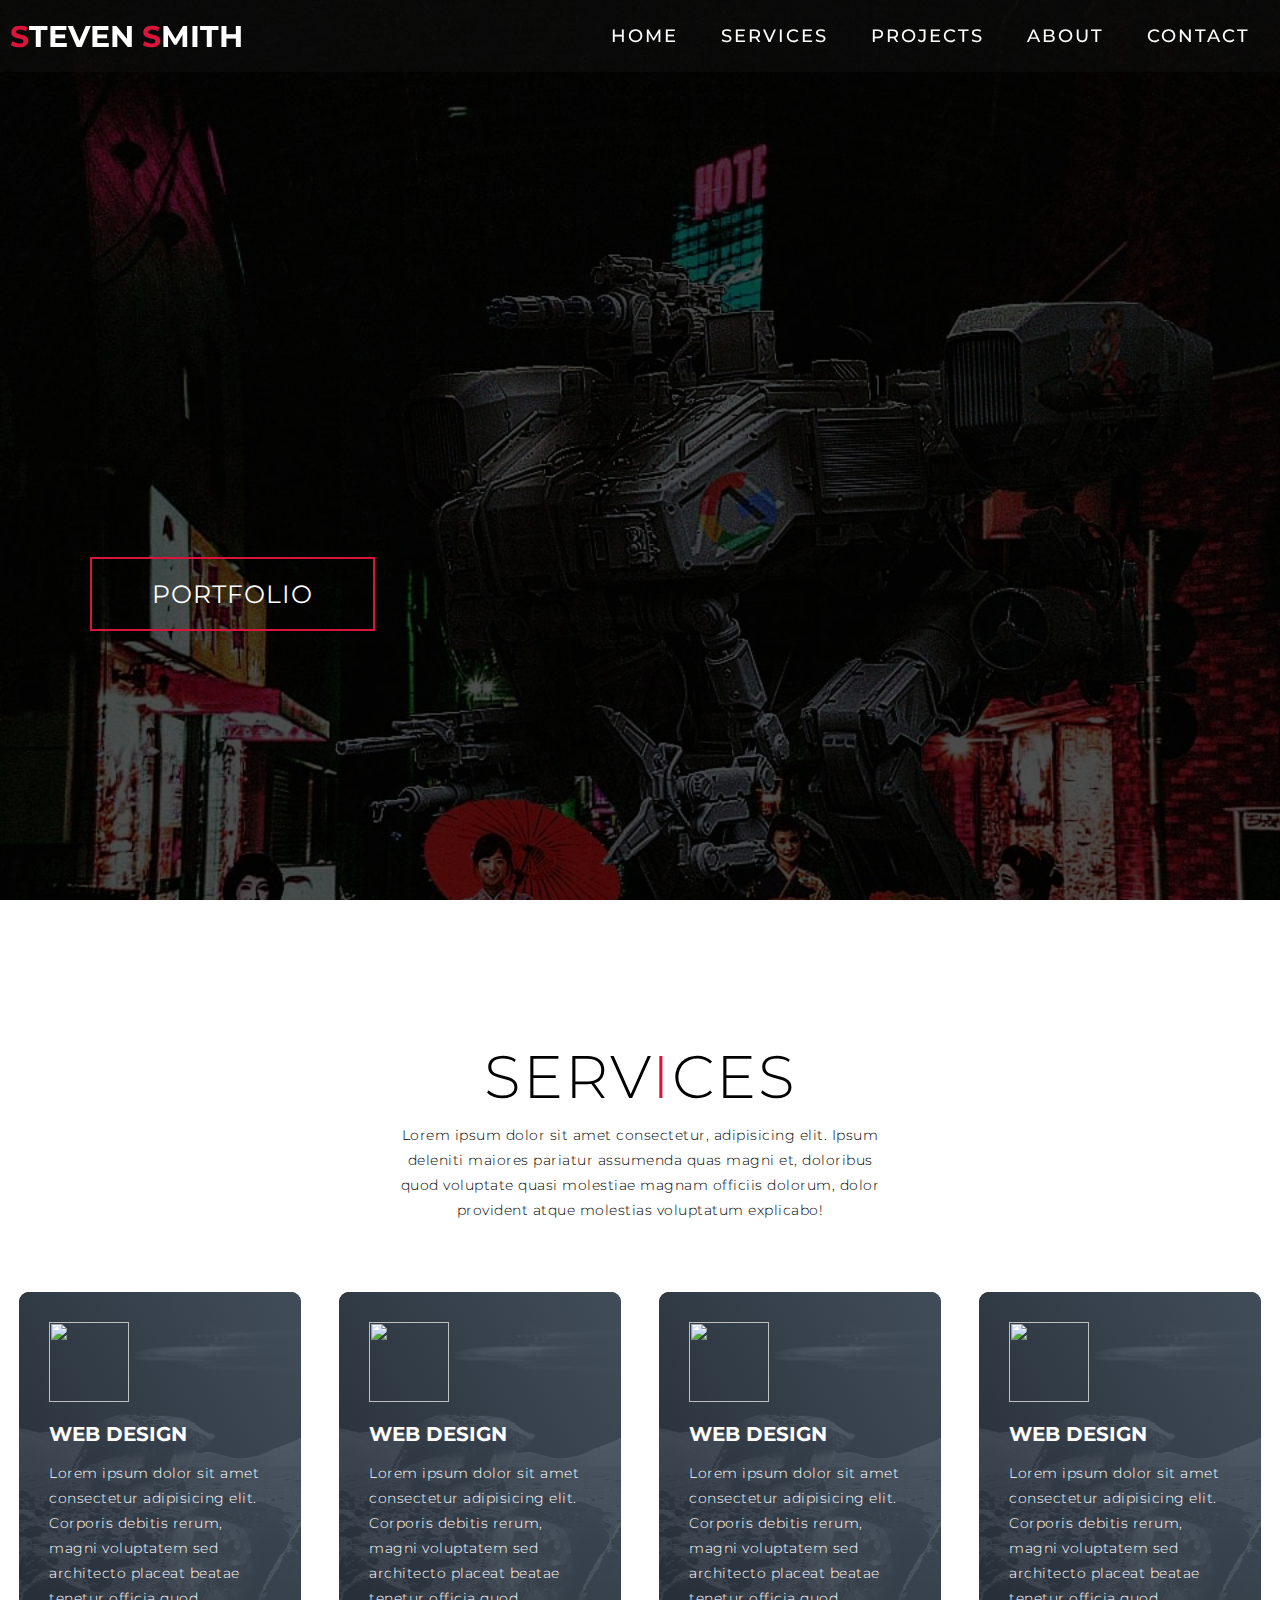
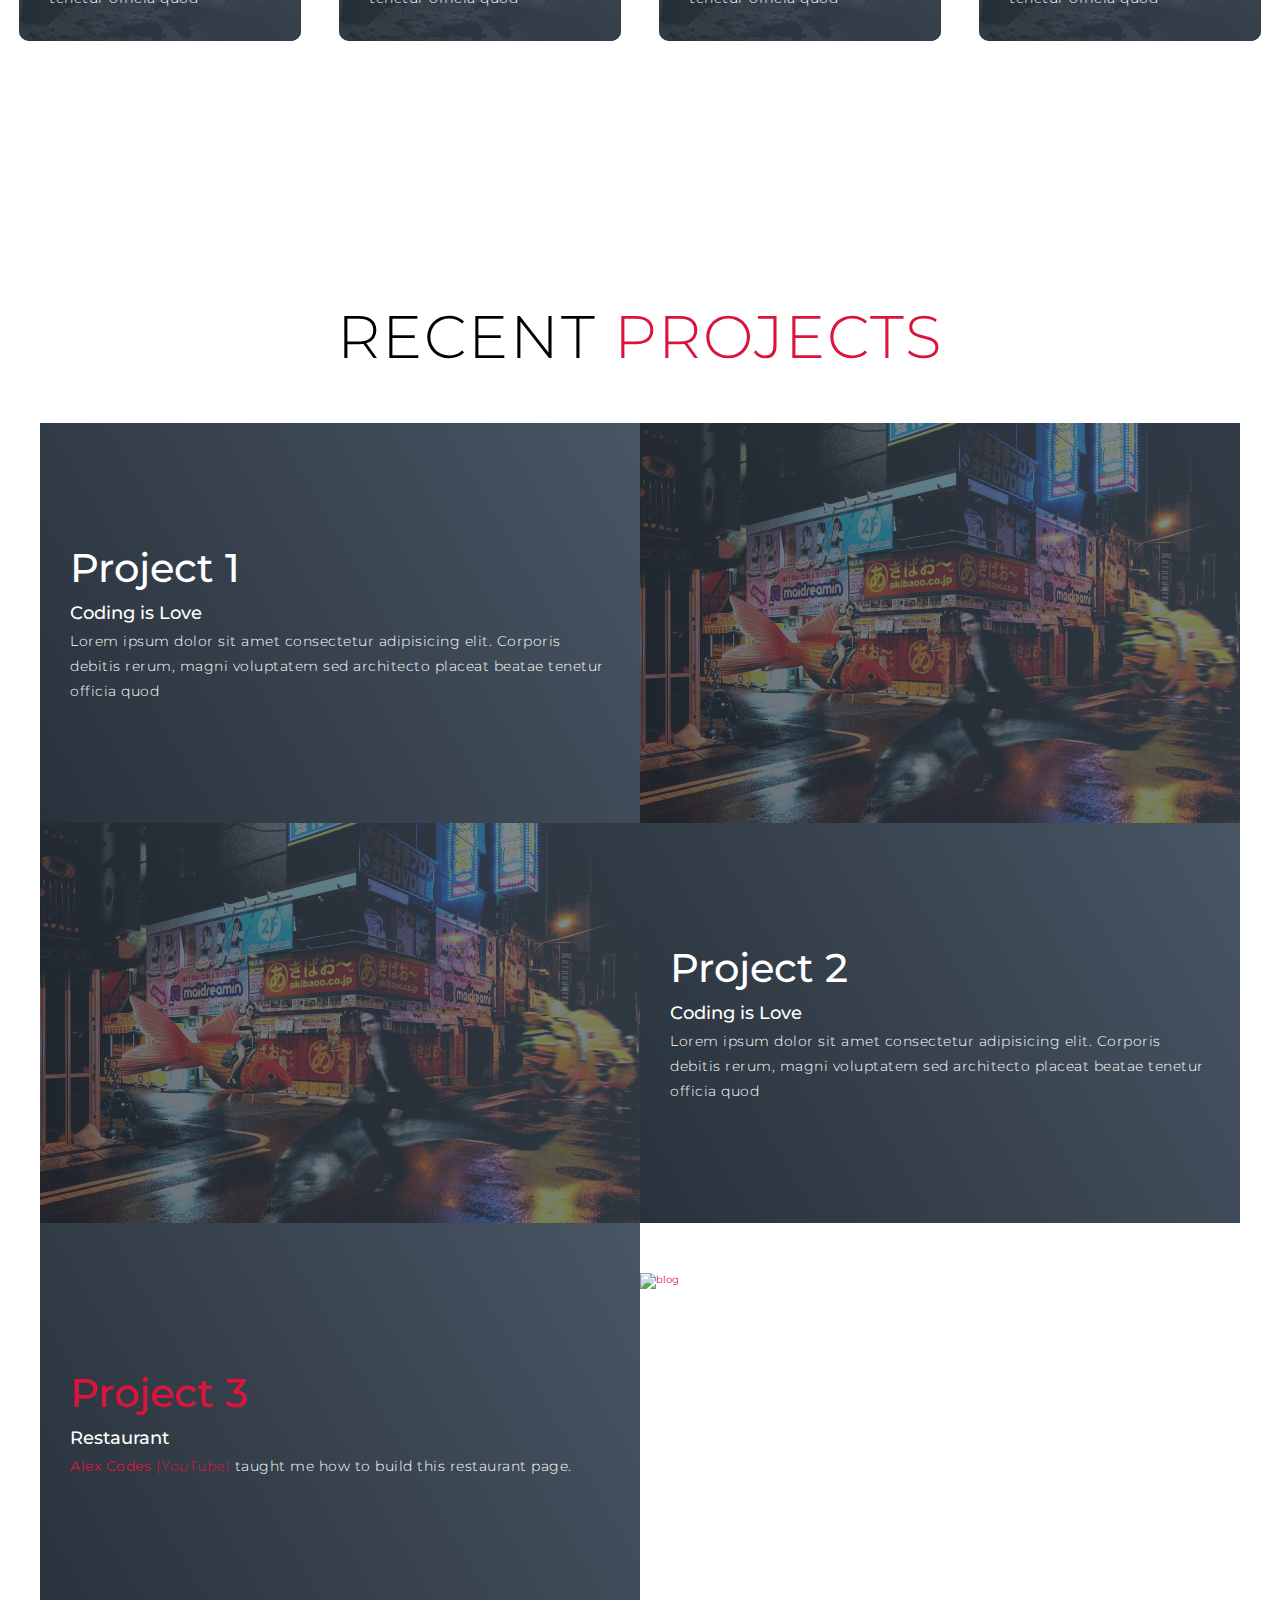
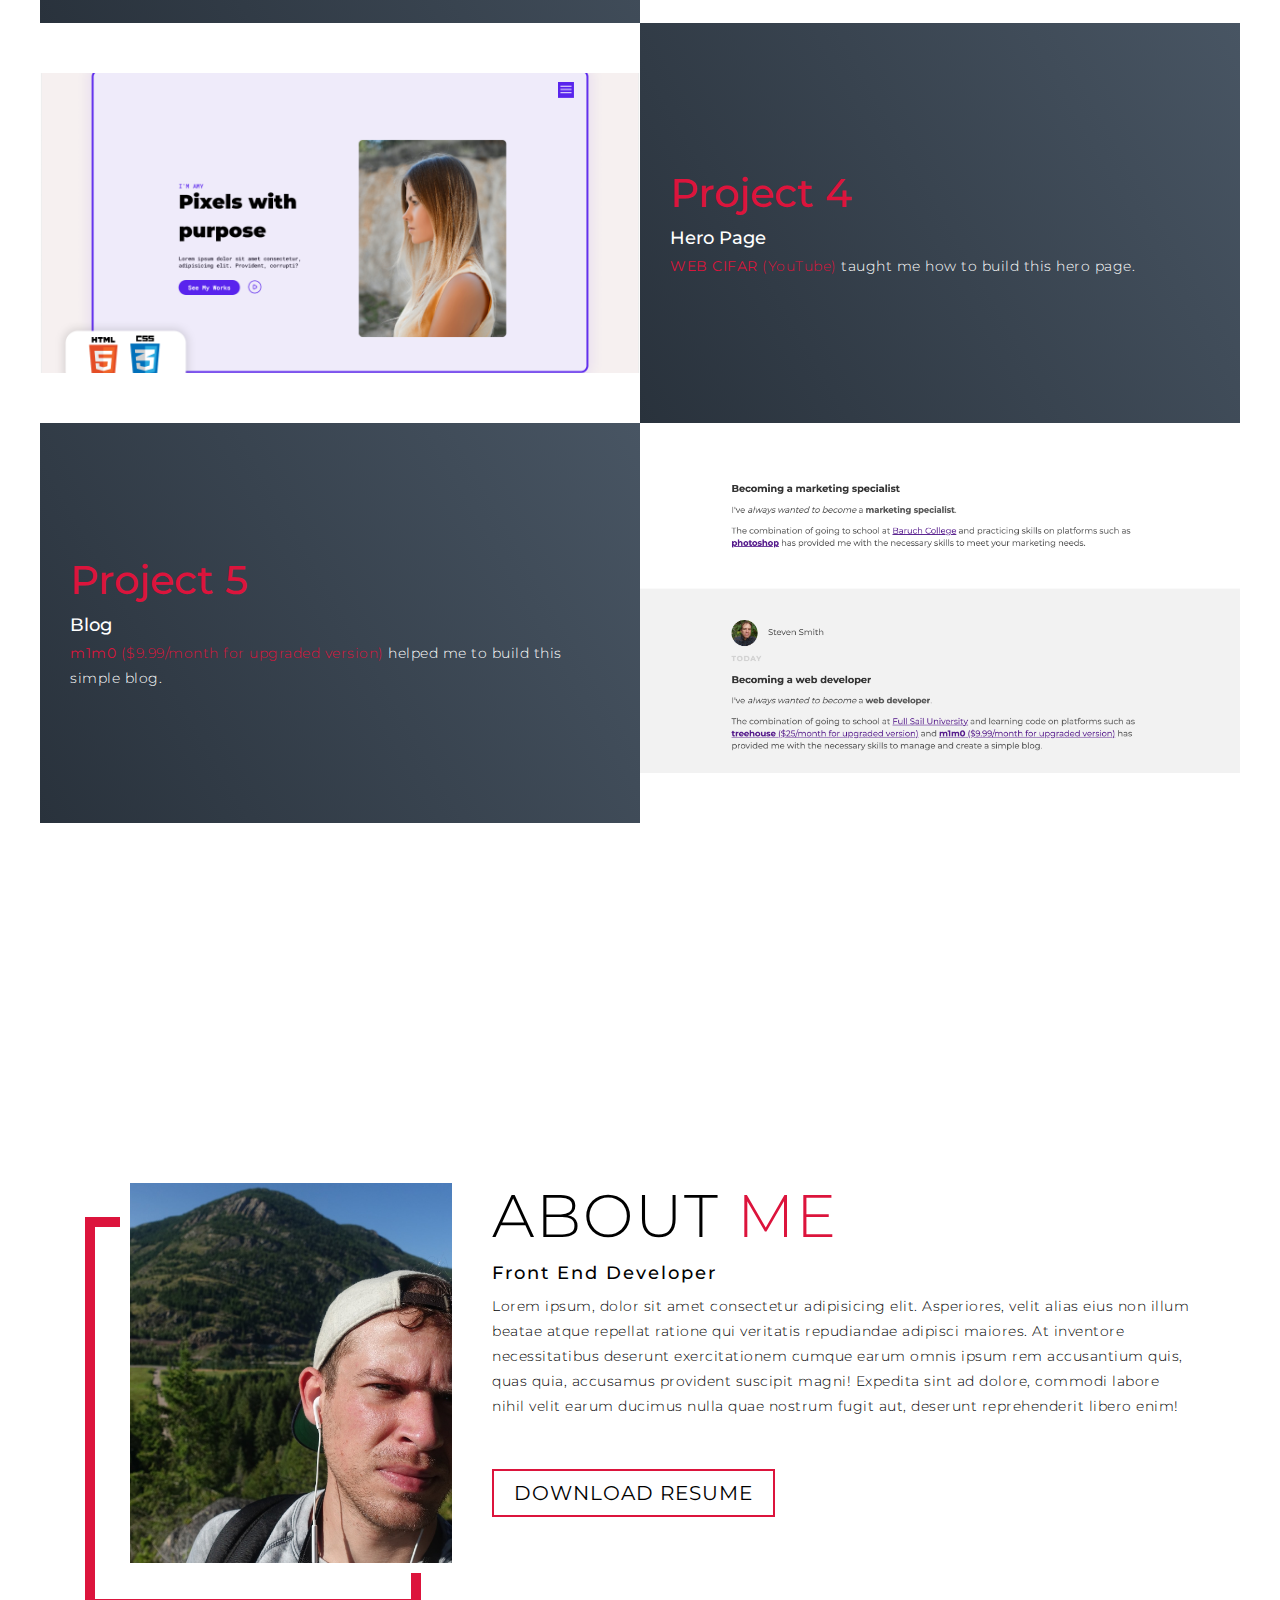
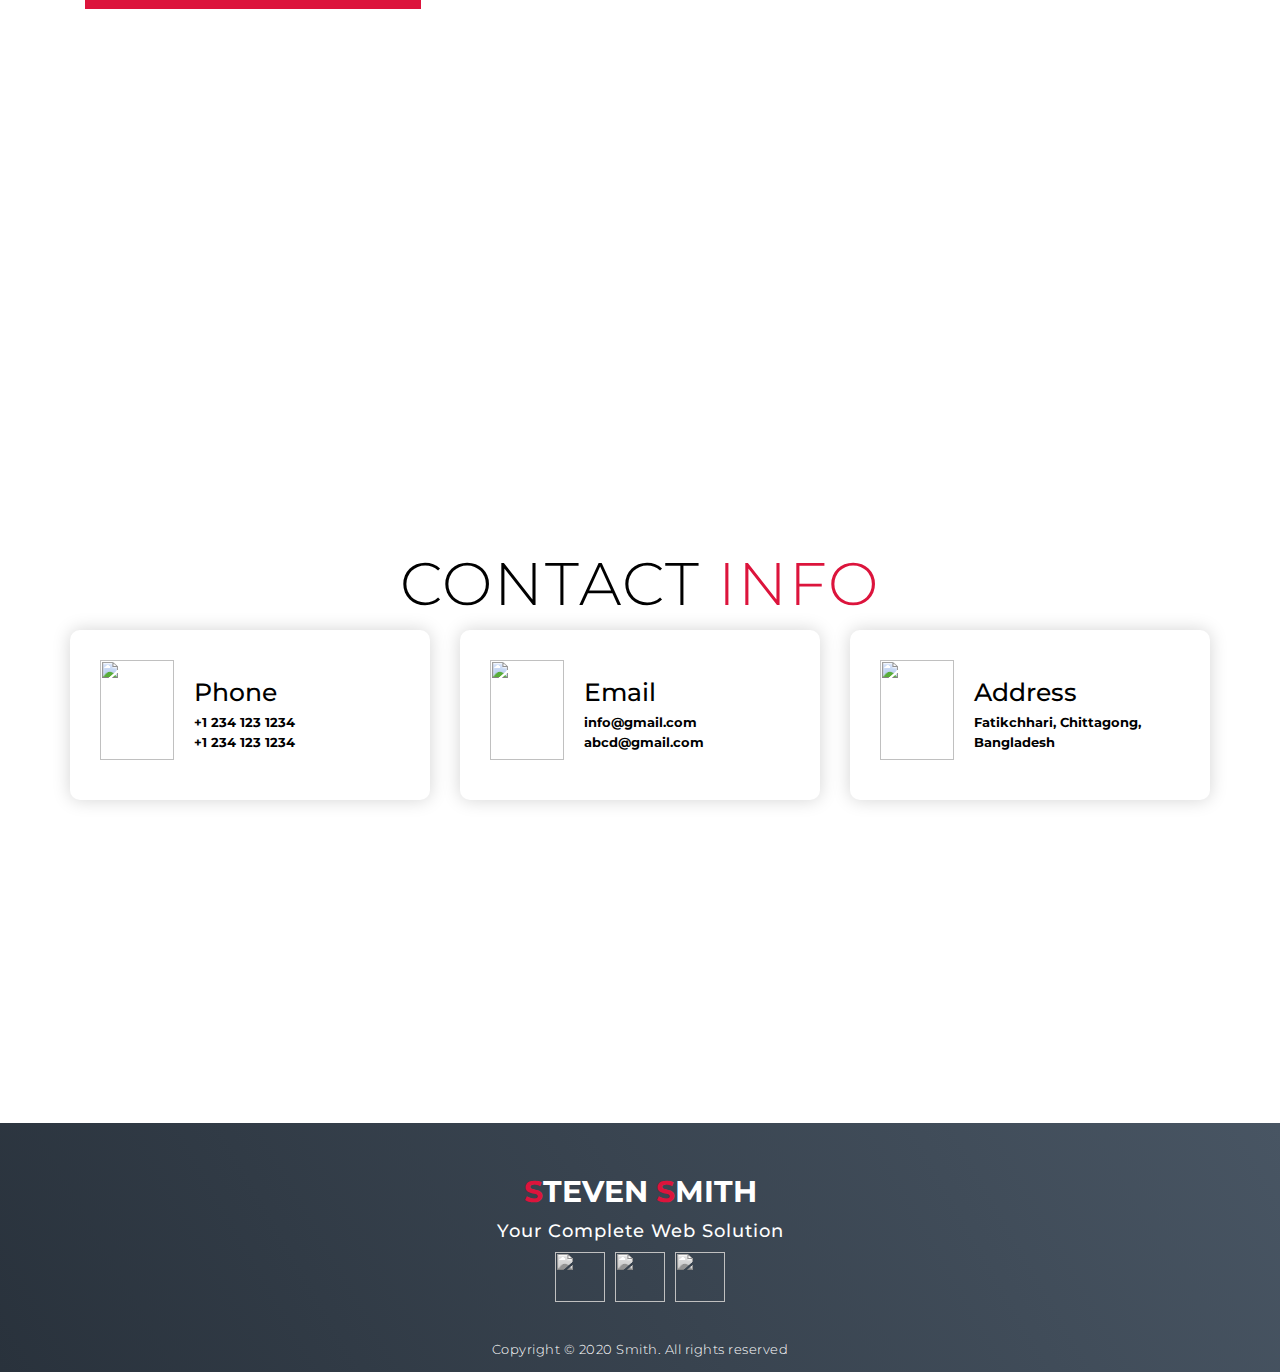
==== index.html @ 230baff7 "Added a restaurant webpage." ====
<!DOCTYPE html>
<html lang="en">
<head>
    <meta charset="UTF-8">
    <meta name="viewport" content="width=device-width, initial-scale=1.0">
    <link rel="stylesheet" href="style.css">
    <title>My Website</title>
</head>
<body>

    <!-- Header -->
    <section id="header">
      <div class="header container">
        <div class="nav-bar">
          <div class="brand">
            <a href="#hero"><h1><span>S</span>teven <span>S</span>mith</h1></a>
          </div>
          <div class="nav-list">
            <div class="hamburger"><div class="bar"></div></div>
            <ul>
              <li><a href="#hero" data-after="Home">Home</a></li>
              <li><a href="#services" data-after="Service">Services</a></li>
              <li><a href="#projects" data-after="Projects">Projects</a></li>
              <li><a href="#about" data-after="About">About</a></li>
              <li><a href="#contact" data-after="Contact">Contact</a></li>
            </ul>
          </div>
        </div>
      </div>
    </section>
    <!-- End Header -->

  <!-- Hero Section -->
    <section id="hero">
        <div class="hero container">
            <div>
                <h1>Hello, <span></span></h1>
                <h1>My Name is <span></span></h1>
                <h1>Steven <span></span></h1>
                <a href="#projects" type="button" class="cta">Portfolio</a>
            </div>
        </div>
    </section>
  <!-- End Hero Section -->


  <!-- Service Section -->
  <section id="services">
    <div class="services container">
      <div class="service-top">
        <h1 class="section-title">Serv<span>i</span>ces</h1>
        <p>Lorem ipsum dolor sit amet consectetur, adipisicing elit. Ipsum deleniti maiores pariatur assumenda quas magni et, doloribus quod voluptate quasi molestiae magnam officiis dolorum, dolor provident atque molestias voluptatum explicabo!</p>
      </div>
      <div class="service-bottom">
        <div class="service-item">
          <div class="icon"><img src="https://img.icons8.com/bubbles/100/000000/services.png"/></div>
          <h2>Web Design</h2>
          <p>Lorem ipsum dolor sit amet consectetur adipisicing elit. Corporis debitis rerum, magni voluptatem sed architecto placeat beatae tenetur officia quod</p>
        </div>
        <div class="service-item">
          <div class="icon"><img src="https://img.icons8.com/bubbles/100/000000/services.png"/></div>
          <h2>Web Design</h2>
          <p>Lorem ipsum dolor sit amet consectetur adipisicing elit. Corporis debitis rerum, magni voluptatem sed architecto placeat beatae tenetur officia quod</p>
        </div>
        <div class="service-item">
          <div class="icon"><img src="https://img.icons8.com/bubbles/100/000000/services.png"/></div>
          <h2>Web Design</h2>
          <p>Lorem ipsum dolor sit amet consectetur adipisicing elit. Corporis debitis rerum, magni voluptatem sed architecto placeat beatae tenetur officia quod</p>
        </div>
        <div class="service-item">
          <div class="icon"><img src="https://img.icons8.com/bubbles/100/000000/services.png"/></div>
          <h2>Web Design</h2>
          <p>Lorem ipsum dolor sit amet consectetur adipisicing elit. Corporis debitis rerum, magni voluptatem sed architecto placeat beatae tenetur officia quod</p>
        </div>
      </div>
    </div>
  </section>
  <!-- End Service Section -->


  <!-- Projects Section -->
<section id="projects">
    <div class="projects container">
        <div class="projects-header">
            <h1 class="section-title">Recent <span>Projects</span></h1>
        </div>
        <div class="all-projects">
            <div class="project-item">
                <div class="project-info">
                    <h1>Project 1</h1>
                    <h2>Coding is Love</h2>
                    <p>Lorem ipsum dolor sit amet consectetur adipisicing elit. Corporis debitis rerum, magni voluptatem sed architecto placeat beatae tenetur officia quod</p>
                </div>
                <div class="project-img">
                    <img src="img/stevensmithprojects.jpg" alt="img">
                </div>
            </div>
            <div class="project-item">
                <div class="project-info">
                    <h1>Project 2</h1>
                    <h2>Coding is Love</h2>
                    <p>Lorem ipsum dolor sit amet consectetur adipisicing elit. Corporis debitis rerum, magni voluptatem sed architecto placeat beatae tenetur officia quod</p>
                </div>
                <div class="project-img">
                    <img src="img/stevensmithprojects.jpg" alt="img">
                </div>
            </div>
            <div class="project-item">
                <div class="project-info">
                  <a href="restaurant/restaurant.html"><h1>Project 3</h1></a>
                    <h2>Restaurant</h2>
                    <p><a href="https://www.youtube.com/watch?v=JWGepycwXzM"><strong>Alex Codes</strong> (YouTube)</a> taught me how to build this restaurant page.</p>
                </div>
                <div class="project-img-complete">
                  <a href="restaurant/restaurant.html">
                    <img src="img/restaurant.png" alt="blog">
                 </a>
                </div>
            </div>
            <div class="project-item">
                <div class="project-info">
                  <a href="hero/hero2.html"><h1>Project 4</h1></a>
                    <h2>Hero Page</h2>
                    <p><a href="https://www.youtube.com/watch?v=EfBEcU77IW0"><strong>WEB CIFAR</strong> (YouTube)</a> taught me how to build this hero page.</p>
                </div>
                <div class="project-img-complete">
                  <a href="hero/hero2.html">
                    <img src="img/hero.png" alt="blog">
                 </a>
                </div>
            </div>
            <div class="project-item">
                <div class="project-info">
                    <a href="blog/blog.html"><h1>Project 5</h1></a>
                    <h2>Blog</h2>
                    <p><a href="https://getmimo.com"><strong>m1m0</strong> ($9.99/month for upgraded version)</a> helped me to build this simple blog.</p>
                </div>
                <div class="project-img-complete">

                    <a href="blog/blog.html">
                       <img src="img/blog.png" alt="blog">
                    </a>

                </div>
            </div>
        </div>
    </div>
</section>
  <!-- End Projects Section -->

  <!-- About Section -->
  <section id="about">
    <div class="about container">
      <div class="col-left">
        <div class="about-img">
          <img src="img/stevensmithprofile.jpg" alt="img">
        </div>
      </div>
      <div class="col-right">
        <h1 class="section-title">About <span>me</span></h1>
        <h2>Front End Developer</h2>
        <p>Lorem ipsum, dolor sit amet consectetur adipisicing elit. Asperiores, velit alias eius non illum beatae atque repellat ratione qui veritatis repudiandae adipisci maiores. At inventore necessitatibus deserunt exercitationem cumque earum omnis ipsum rem accusantium quis, quas quia, accusamus provident suscipit magni! Expedita sint ad dolore, commodi labore nihil velit earum ducimus nulla quae nostrum fugit aut, deserunt reprehenderit libero enim!</p>
        <a href="#" class="cta">Download Resume</a>
      </div>
    </div>
  </section>
  <!-- End About Section -->


  <!-- Contact Section -->
  <section id="contact">
    <div class="contact container">
      <div><h1 class="section-title">Contact <span>info</span></h1></div>
      <div class="contact-items">
        <div class="contact-item">
          <div class="icon"><img src="https://img.icons8.com/bubbles/100/000000/phone.png"/></div>
          <div class="contact-info">
            <h1>Phone</h1>
            <h2>+1 234 123 1234</h2>
            <h2>+1 234 123 1234</h2>
          </div>
        </div>
        <div class="contact-item">
          <div class="icon"><img src="https://img.icons8.com/bubbles/100/000000/new-post.png"/></div>
          <div class="contact-info">
            <h1>Email</h1>
            <h2>info@gmail.com</h2>
            <h2>abcd@gmail.com</h2>
          </div>
        </div>
        <div class="contact-item">
          <div class="icon"><img src="https://img.icons8.com/bubbles/100/000000/map-marker.png"/></div>
          <div class="contact-info">
            <h1>Address</h1>
            <h2>Fatikchhari, Chittagong, Bangladesh</h2>
          </div>
        </div>
      </div>
    </div>
  </section>
  <!-- End Contact Section -->


  <!-- Footer Section -->
  <section id="footer">
    <div class="footer container">
      <div class="brand"><h1><span>S</span>teven <span>S</span>mith</h1></div>
      <h2>Your Complete Web Solution</h2>
      <div class="social-icon">
        <div class="social-item">
          <a href="https://www.facebook.com/stevenwsmith622"><img src="https://img.icons8.com/bubbles/100/000000/facebook-new.png"/></a>
        </div>
        <div class="social-item">
          <a href="https://www.instagram.com/myporcupinebroke/"><img src="https://img.icons8.com/bubbles/100/000000/instagram-new.png"/></a>
        </div>
        <div class="social-item">
          <a href="https://www.linkedin.com/in/steven-smith-8a7039b5/"><img src="https://img.icons8.com/bubbles/100/000000/linkedin.png"/></a>
        </div>
      </div>
      <p>Copyright © 2020 Smith. All rights reserved</p>
    </div>
  </section>
  <!-- End Footer Section -->
  <script src="app.js"></script>
</body>
</html>
---- style.css ----
@import 'https://fonts.googleapis.com/css?family=Montserrat:300, 400, 700&display=swap';

*{
    padding: 0;
    margin: 0;
    box-sizing: border-box;
}
html{
    font-size: 10px;
    font-family: 'Montserrat', sans-serif;
	scroll-behavior: smooth;
}
a{
	text-decoration: none;
	color: crimson;
}
.container{
    min-height: 100vh;
    width: 100%;
    display: flex;
    align-items: center;
    justify-content: center;
}
img{
    height: 100%;
    width: 100%;
    object-fit: cover;
}
p{
    color: black;
    font-size: 1.4rem;
    margin-top: 5px;
    line-height: 2.5rem;
    font-weight: 300;
    letter-spacing: .05rem;
}
.section-title{
    font-size: 4rem;
    font-weight: 300;
    color: black;
    margin-bottom: 10px;
    text-transform: uppercase;
    letter-spacing: .2rem;
    text-align: center;
}
.section-title span{
    color: crimson;
}
.cta {
	display: inline-block;
	padding: 10px 30px;
	color: white;
	background-color: transparent;
	border: 2px solid crimson;
	font-size: 2rem;
	text-transform: uppercase;
	letter-spacing: .1rem;
	margin-top: 30px;
	transition: .3s ease;
	transition-property: background-color, color;
}
.cta:hover {
	color: white;
	background-color: crimson;
}
.brand h1{
    font-size: 3rem;
    text-transform: uppercase;
    color: white;
}
.brand h1 span{
    color: crimson;
}

/* Header section */
#header {
	position: fixed;
	z-index: 1000;
	left: 0;
	top: 0;
	width: 100vw;
	height: auto;
}
#header .header {
	min-height: 8vh;
	background-color: rgba(31, 30, 30, 0.24);
	transition: .3s ease background-color;
}
#header .nav-bar {
	display: flex;
	align-items: center;
	justify-content: space-between;
	width: 100%;
	height: 100%;
	max-width: 1300px;
	padding: 0 10px;
}
#header .nav-list ul {
	list-style: none;
	position: absolute;
	background-color: rgb(31, 30, 30);
	width: 100vw;
	height: 100vh;
	left: 100%;
	top: 0;
	display: flex;
	flex-direction: column;
	justify-content: center;
	align-items: center;
	z-index: 1;
	overflow-x: hidden;
	transition: .5s ease left;
}
#header .nav-list ul.active {
	left: 0%;
}
#header .nav-list ul a {
	font-size: 2.5rem;
	font-weight: 500;
	letter-spacing: .2rem;
	text-decoration: none;
	color: white;
	text-transform: uppercase;
	padding: 20px;
	display: block;
}
#header .nav-list ul a::after {
	content: attr(data-after);
	position: absolute;
	top: 50%;
	left: 50%;
	transform: translate(-50%, -50%) scale(0);
	color: rgba(240, 248, 255, 0.021);
	font-size: 13rem;
	letter-spacing: 50px;
	z-index: -1;
	transition: .3s ease letter-spacing;
}
#header .nav-list ul li:hover a::after {
	transform: translate(-50%, -50%) scale(1);
	letter-spacing: initial;
}
#header .nav-list ul li:hover a {
	color: crimson;
}
#header .hamburger {
	height: 60px;
	width: 60px;
	display: inline-block;
	border: 3px solid white;
	border-radius: 50%;
	position: relative;
	display: flex;
	align-items: center;
	justify-content: center;
	z-index: 100;
	cursor: pointer;
	transform: scale(.8);
	margin-right: 20px;
}
#header .hamburger:after {
	position: absolute;
	content: '';
	height: 100%;
	width: 100%;
	border-radius: 50%;
	border: 3px solid white;
	animation: hamburger_puls 1s ease infinite;
}
#header .hamburger .bar {
	height: 2px;
	width: 30px;
	position: relative;
	background-color: white;
	z-index: -1;
}
#header .hamburger .bar::after,
#header .hamburger .bar::before {
	content: '';
	position: absolute;
	height: 100%;
	width: 100%;
	left: 0;
	background-color: white;
	transition: .3s ease;
	transition-property: top, bottom;
}
#header .hamburger .bar::after {
	top: 8px;
}
#header .hamburger .bar::before {
	bottom: 8px;
}
#header .hamburger.active .bar::before {
	bottom: 0;
}
#header .hamburger.active .bar::after {
	top: 0;
}
/* End Header section */


/* Hero Section */
#hero{
	background-image: url(img/stevensmithbg.jpg);
	background-size: cover;
	background-position: top center;
	position: relative;
	z-index: 1;
}
#hero::after{
	content: '';
	position: absolute;
	left: 0;
	top: 0;
	height: 100%;
	width: 100%;
	background-color: black;
	opacity: .7;
	z-index: -1;
}
#hero .hero{
	max-width: 1200px;
	margin: 0 auto;
	padding: 0 50px;
	justify-content: flex-start;
}
#hero h1{
	display: block;
	width: fit-content;
	font-size: 4rem;
	position: relative;
	color: transparent;
	animation: text_reveal .5s ease forwards;
	animation-delay: 1s;
}
#hero h1:nth-child(1){
	animation-delay: 1s;
}
#hero h1:nth-child(2){
	animation-delay: 2s;
}
#hero h1:nth-child(3){
	animation: text_reveal_name .5s ease forwards;
	animation-delay: 3s;
}
#hero h1 span{
	position: absolute;
	top: 0;
	left: 0;
	height: 100%;
	width: 0;
	background-color: crimson;
	animation: text_reveal_box 1s ease;
	animation-delay: .5s;
}
#hero h1:nth-child(1) span{
	animation-delay: .5s;
}
#hero h1:nth-child(2) span{
	animation-delay: 1.5s;
}
#hero h1:nth-child(3) span{
	animation-delay: 2.5s;
}
/* End Hero Section */


/* Services Section */
#services .services{
    flex-direction: column;
    text-align: center;
    max-width: 1500px;
    margin: 0 auto;
    padding: 100px 0;
}
#services .service-top{
	max-width: 500px;
	margin: 0 auto;
}
#services .service-bottom{
    display: flex;
    align-items: center;
    justify-content: center;
    flex-wrap: wrap;
    margin-top: 50px;
}
#services .service-item{
    flex-basis: 80%;
    display: flex;
    align-items: flex-start;
    justify-content: center;
    flex-direction: column;
    padding: 30px;
    border-radius: 10px;
    background-image: url(./img/stevensmithwork.jpg);
    background-size: cover;
    margin: 10px 5%;
    position: relative;
    z-index: 1;
    overflow: hidden;
}
#services .service-item::after{
    content: '';
    position: absolute;
    left: 0;
    top: 0;
    height: 100%;
    width: 100%;
    background-image: linear-gradient(60deg, #29323c 0%, #485563 100%);
    opacity: .9;
    z-index: -1;
}
#services .service-bottom .icon{
    height: 80px;
    width: 80px;
    margin-bottom: 20px;
}
#services .service-item h2{
    font-size: 2rem;
    color: white;
    margin-bottom: 10px;
    text-transform: uppercase;
}
#services .service-item p{
    color: white;
    text-align: left;
}
/* End Services Section */


/* Projects Section */
#projects .projects{
    flex-direction: column;
    max-width: 1200px;
    margin: 0 auto;
    padding: 100px 0;
}
#projects .projects-header h1{
    margin-bottom: 50px;
}
#projects .all-projects{
    display: flex;
    align-items: center;
    justify-content: center;
    flex-direction: column;
}
#projects .project-item{
    display: flex;
    align-items: center;
    justify-content: center;
    flex-direction: column;
    width: 80%;
    margin: 20px auto;
    overflow: hidden;
    border-radius: 10px;
}
#projects .project-info{
    padding: 30px;
    flex-basis: 50%;
    height: 100%;
    display: flex;
    align-items: flex-start;
    justify-content: center;
    flex-direction: column;
    background-image: linear-gradient(60deg, #29323c 0%, #485563 100%);
    color: white;
}
#projects .project-info h1{
    font-size: 4rem;
    font-weight: 500;
}
#projects .project-info h2{
    font-size: 1.8rem;
    font-weight: 500;
    margin-top: 10px;
}
#projects .project-info p{
    color: white;
}
#projects .project-img-complete{
    flex-basis: 50%;
    height: 300px;
    overflow: hidden;
}
#projects .project-img-complete:after{
    content: '';
    position: absolute;
    left: 0;
    top: 0;
    height: 100%;
    width: 100%;
    background-image: linear-gradient(60deg, #29323c 0%, #485563 100%);
    opacity: .7;

}
#projects .project-img-complete img{
    transition: .3s ease transform;
}
#projects .project-item:hover .project-img-complete img{
    transform: scale(1.1);
}
#projects .project-img{
    flex-basis: 50%;
    height: 300px;
    overflow: hidden;
    position: relative;
}
#projects .project-img:after{
    content: '';
    position: absolute;
    left: 0;
    top: 0;
    height: 100%;
    width: 100%;
    background-image: linear-gradient(60deg, #29323c 0%, #485563 100%);
    opacity: .7;

}
#projects .project-img img{
    transition: .3s ease transform;
}
#projects .project-item:hover .project-img img{
    transform: scale(1.1);
}
/* End Projects Section */


/* About Section */
#about .about{
    flex-direction: column-reverse;
    text-align: center;
    max-width: 1200px;
    margin: 0 auto;
    padding: 100px 20px;
}
#about .col-left{
    width: 250px;
    height: 360px;
}
#about .col-right{
    width: 100%;
}
#about .col-right h2{
    font-size: 1.8rem;
    font-weight: 500;
    letter-spacing: .2rem;
    margin-bottom: 10px;
}
#about .col-right p{
    margin-bottom: 20px;
}
#about .col-right .cta{
    color: black;
    margin-bottom: 50px;
    padding: 10px 20px;
    font-size: 2rem;
}
#about .col-left .about-img{
    height: 100%;
    width: 100%;
    position: relative;
    border: 10px solid white;
}
#about .col-left .about-img::after{
    content: '';
    position: absolute;
    left: -33px;
    top: 19px;
    height: 98%;
    width: 98%;
    border: 7px solid crimson;
    z-index: -1;
}
/* End About Section */


/* Contact Section */
#contact .contact{
    flex-direction: column;
    max-width: 1200px;
    margin: 0 auto;
}
#contact .contact-items{
    width: 400px;
}
#contact .contact-item{
    width: 80%;
    padding: 20px;
    text-align: center;
    border-radius: 10px;
    padding: 30px;
    margin: 30px;
    display: flex;
    justify-content: center;
    align-items: center;
    flex-direction: column;
    box-shadow: 0px 0px 18px 0 #0000002c;
    transition: .3s ease  box-shadow;
}
#contact .contact-item:hover{
    box-shadow: 0px 0px 5px 0  #0000002c;
}
#contact .icon{
    width: 70px;
    margin: 0 auto;
    margin-bottom: 10px;
}
#contact .contact-info h1{
    font-size: 2.5rem;
    font-weight: 500;
    margin-bottom: 5px;
}
#contact .contact-info h2{
    font-size: 1.3rem;
    line-height: 2rem;
    font-weight: 500rem;
}
/* End Contact Section */


/* Footer */
#footer{
	background-image: linear-gradient(60deg, #29323c 0%, #485563 100%);
}
#footer .footer{
	min-height: 200px;
	flex-direction: column;
	padding-top: 50px;
	padding-bottom: 10px;
}
#footer h2{
	color: white;
	font-weight: 500;
	font-size: 1.8rem;
	letter-spacing: .1rem;
	margin-top: 10px;
	margin-bottom: 10px;
}
#footer .social-icon{
	display: flex;
	margin-bottom: 30px;
}
#footer .social-item{
	height: 50px;
	width: 50px;
	margin: 0 5px;
}
#footer .social-item img{
	filter: grayscale(1);
	transition: .3s ease filter;
}
#footer .social-item:hover img{
	filter: grayscale(0);
}
#footer p{
	color: white;
	font-size: 1.3rem;
}
/* End Footer */


/* Keyframes */
@keyframes hamburger_puls {
	0% {
		opacity: 1;
		transform: scale(1);
	}
	100% {
		opacity: 0;
		transform: scale(1.4);
	}
}
@keyframes text_reveal_box{
	50% {
		width: 100%;
		left: 0;
	}
	100% {
		width: 0;
		left: 100%;
	}
}
@keyframes text_reveal{
	100% {
		color: white;
	}
}
@keyframes text_reveal_name{
	100% {
		color: crimson;
		font-weight: 500;
	}
}
/* End Keyframes */


/* Media Query For Tablet */
@media only screen and (min-width: 768px) {
	.cta {
		font-size: 2.5rem;
		padding: 20px 60px;
	}
	h1.section-title {
		font-size: 6rem;
	}

	/* Hero */
	#hero h1 {
		font-size: 7rem;
	}
	/* End Hero */

	/* Services Section */
	#services .service-bottom .service-item {
		flex-basis: 45%;
		margin: 2.5%;
	}
	/* End Services Section */

	/* Project */
	#projects .project-item {
		flex-direction: row;
	}
	#projects .project-item:nth-child(even) {
		flex-direction: row-reverse;
	}
	#projects .project-item {
		height: 400px;
		margin: 0;
		width: 100%;
		border-radius: 0;
	}
	#projects .all-projects .project-info {
		height: 100%;
	}
	#projects .all-projects .project-img {
		height: 100%;
	}
	/* End Project */

	/* About */
	#about .about {
		flex-direction: row;
	}
	#about .col-left {
		width: 600px;
		height: 400px;
		padding-left: 60px;
	}
	#about .about .col-left .about-img::after {
		left: -45px;
		top: 34px;
		height: 98%;
		width: 98%;
		border: 10px solid crimson;
	}
	#about .col-right {
		text-align: left;
		padding: 30px;
	}
	#about .col-right h1 {
		text-align: left;
	}
	/* End About */

	/* contact  */
	#contact .contact {
		flex-direction: column;
		padding: 100px 0;
		align-items: center;
		justify-content: center;
		min-width: 20vh;
	}
	#contact .contact-items {
		width: 100%;
		display: flex;
		flex-direction: row;
		justify-content: space-evenly;
		margin: 0;
	}
	#contact .contact-item {
		width: 30%;
		margin: 0;
		flex-direction: row;
	}
	#contact .contact-item .icon {
		height: 100px;
		width: 100px;
	}
	#contact .contact-item .icon img {
		object-fit: contain;
	}
	#contact .contact-item .contact-info {
		width: 100%;
		text-align: left;
		padding-left: 20px;
	}
	/* End contact  */
}
/* End Media Query For Tablet */


/* Media Query For Desktop */
@media only screen and (min-width: 1200px) {
	/* header */
	#header .hamburger {
		display: none;
	}
	#header .nav-list ul {
		position: initial;
		display: block;
		height: auto;
		width: fit-content;
		background-color: transparent;
	}
	#header .nav-list ul li {
		display: inline-block;
	}
	#header .nav-list ul li a {
		font-size: 1.8rem;
	}
	#header .nav-list ul a:after {
		display: none;
	}
	/* End header */

	#services .service-bottom .service-item {
		flex-basis: 22%;
		margin: 1.5%;
	}
}
/* End  Media Query For Desktop */
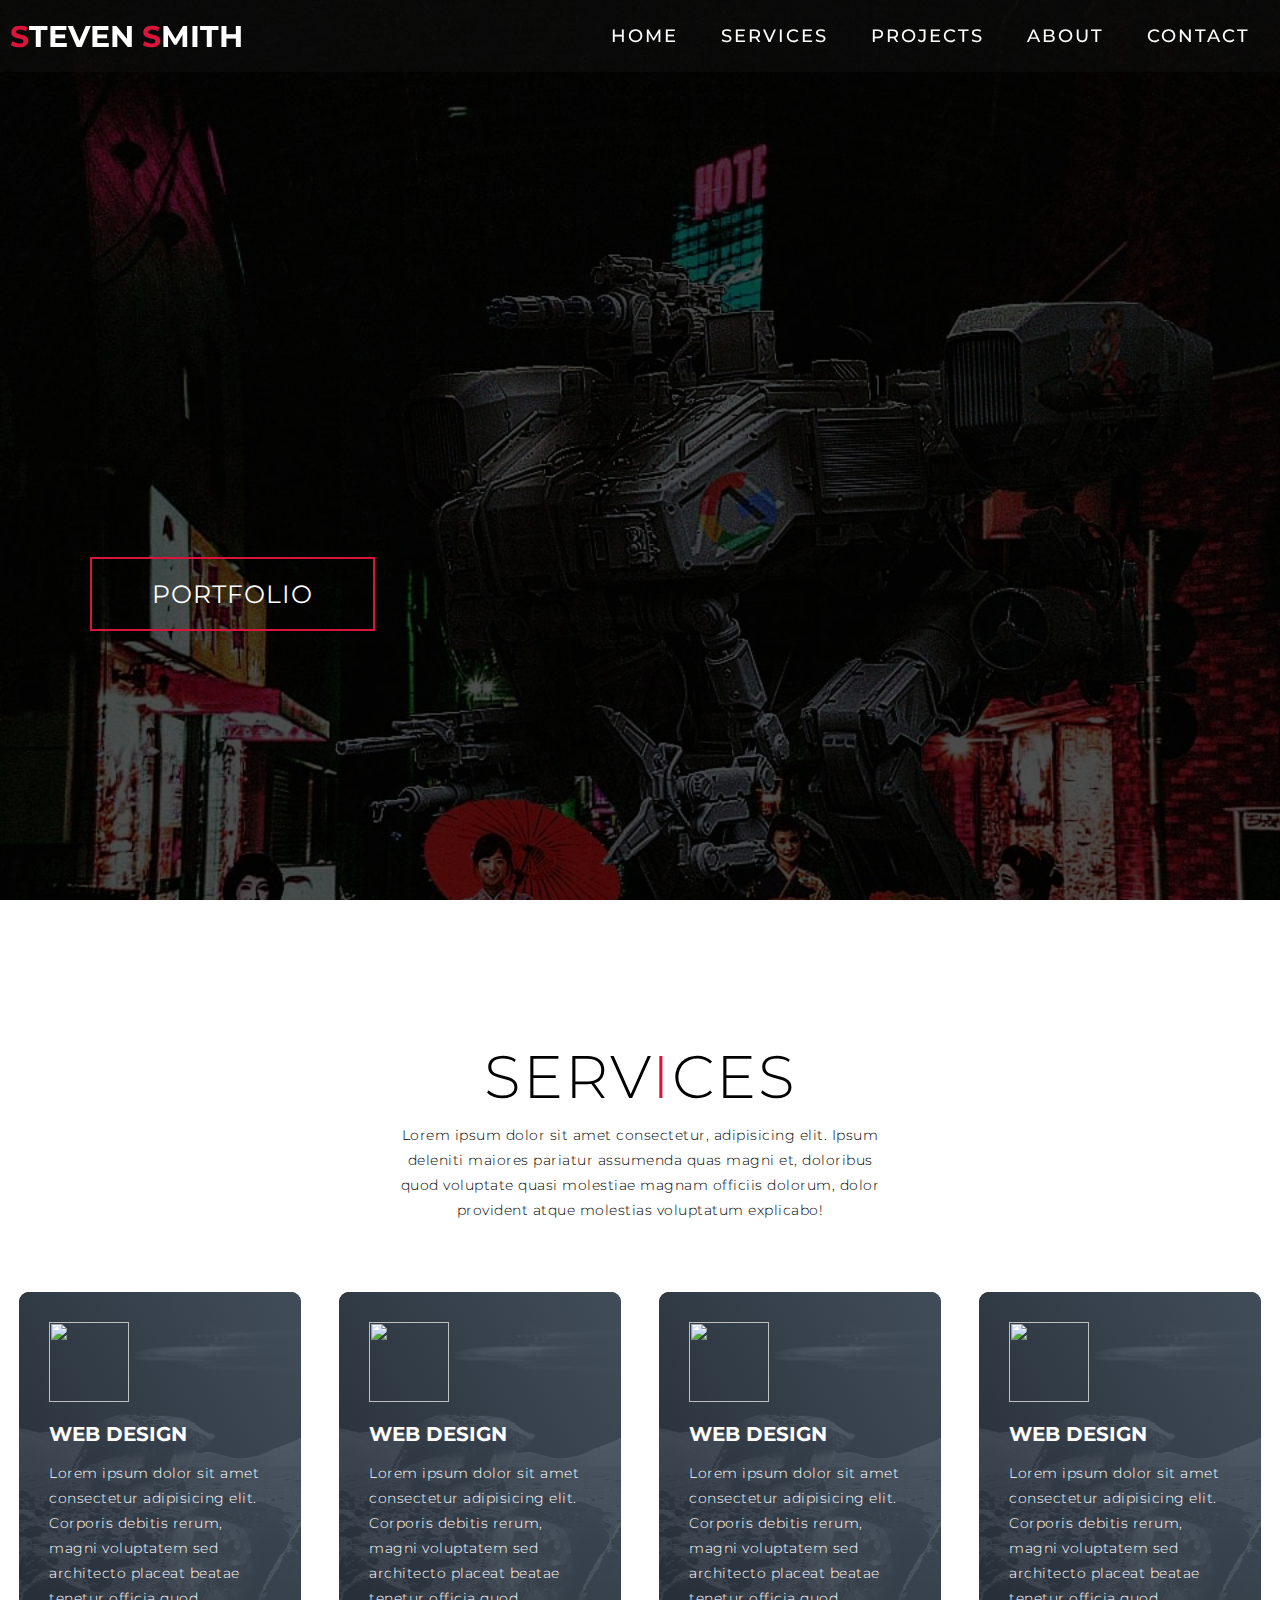
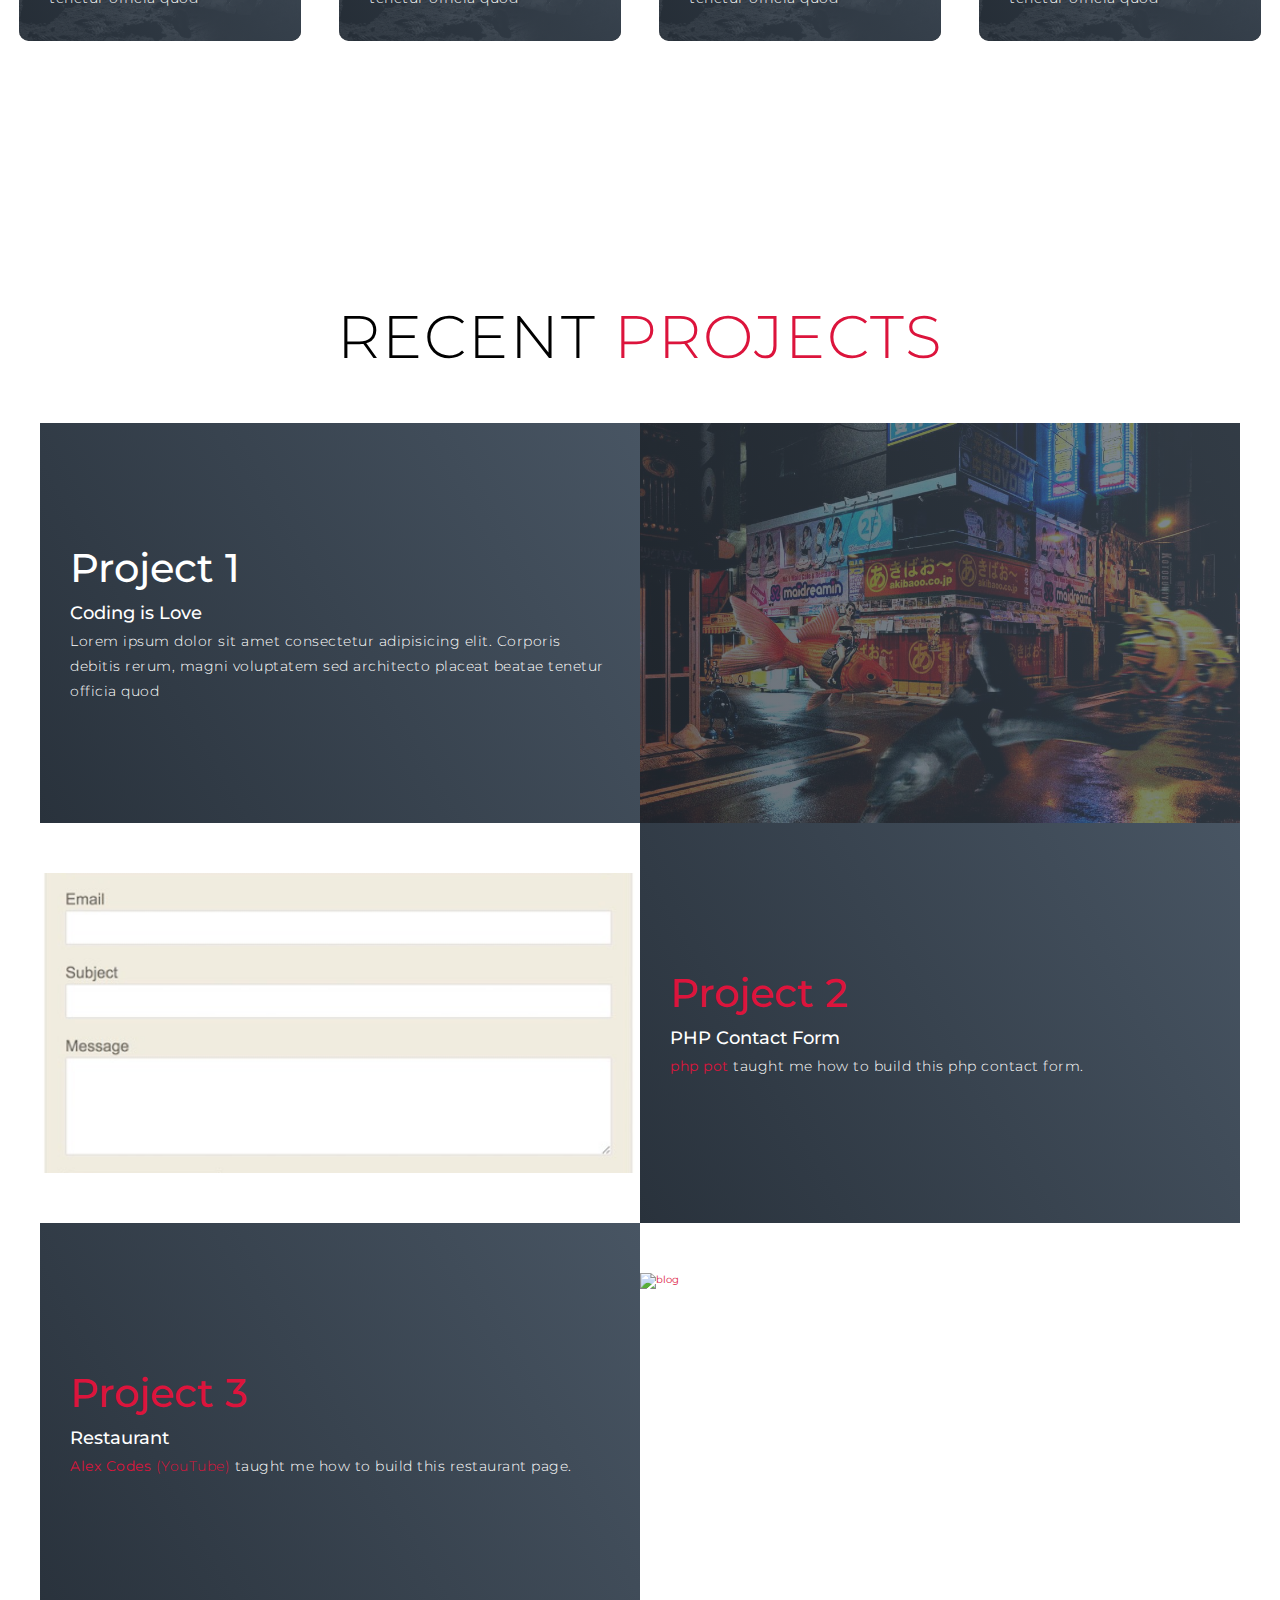
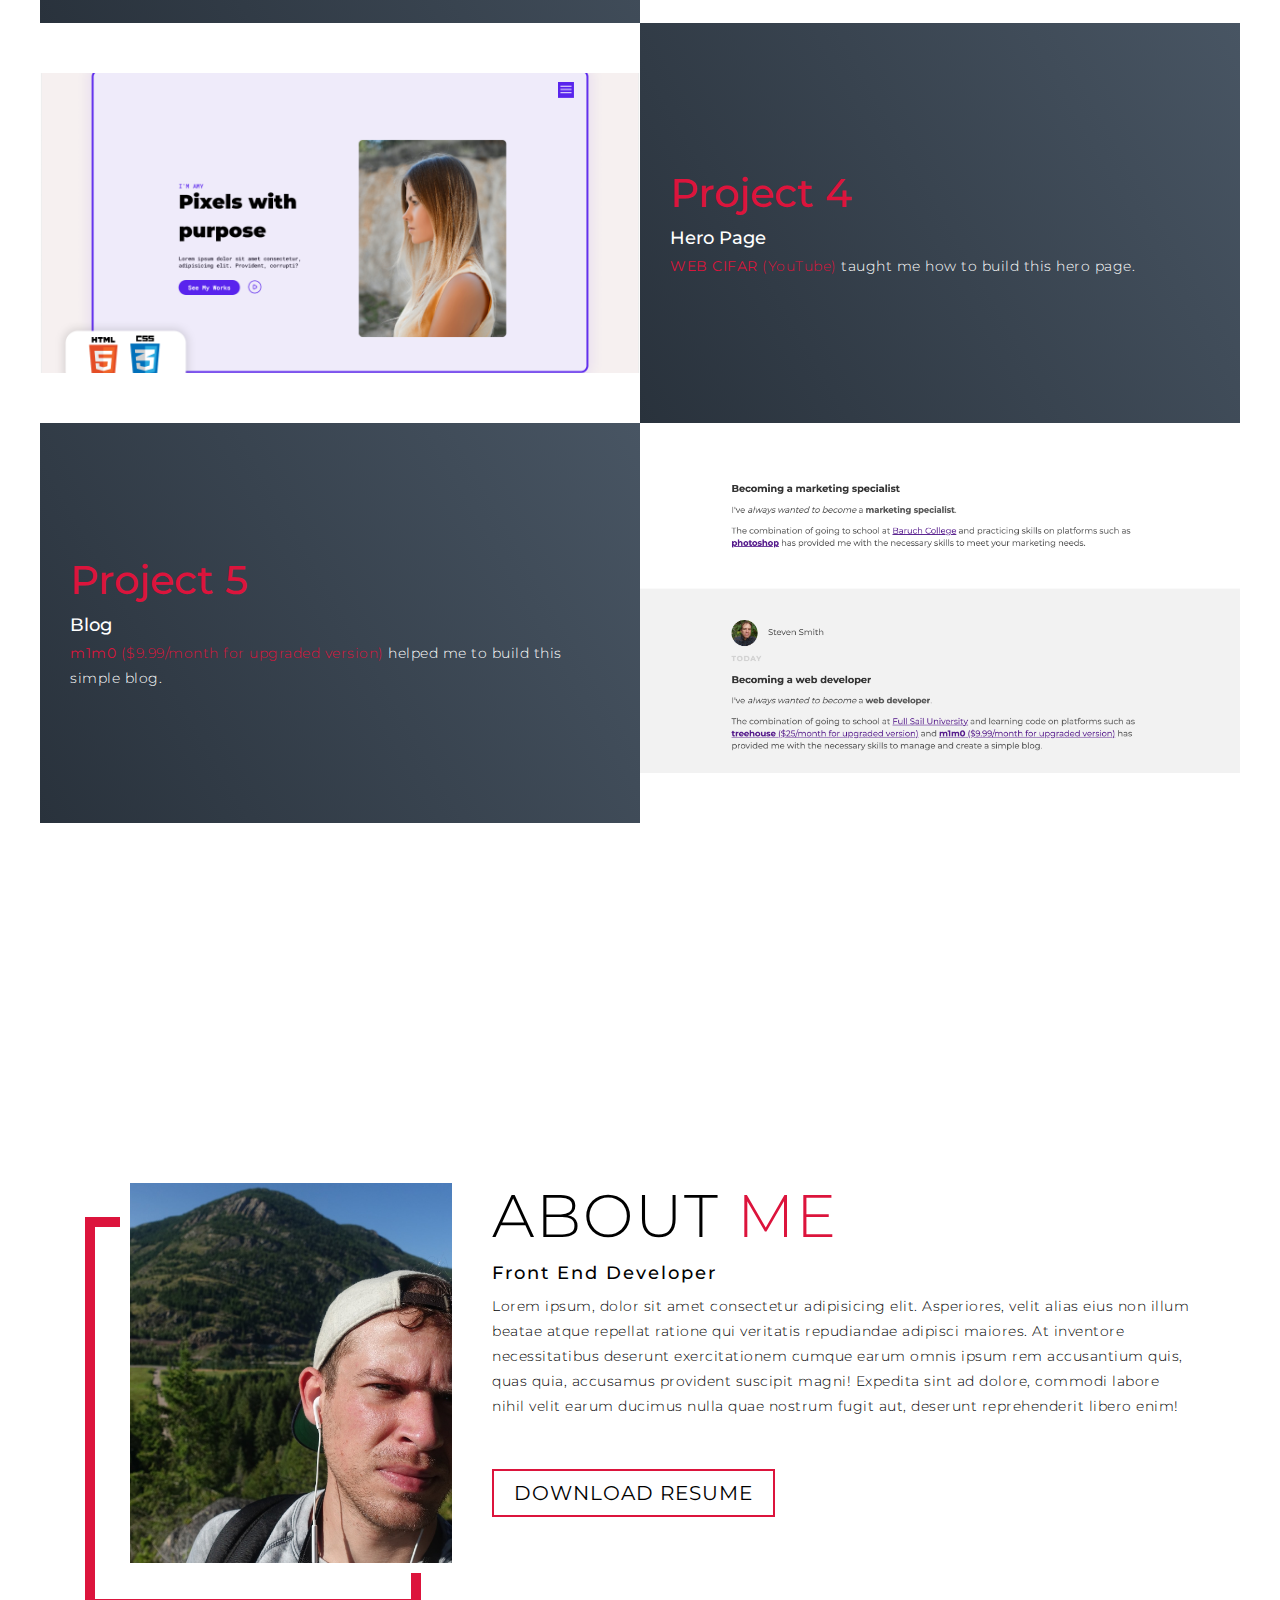
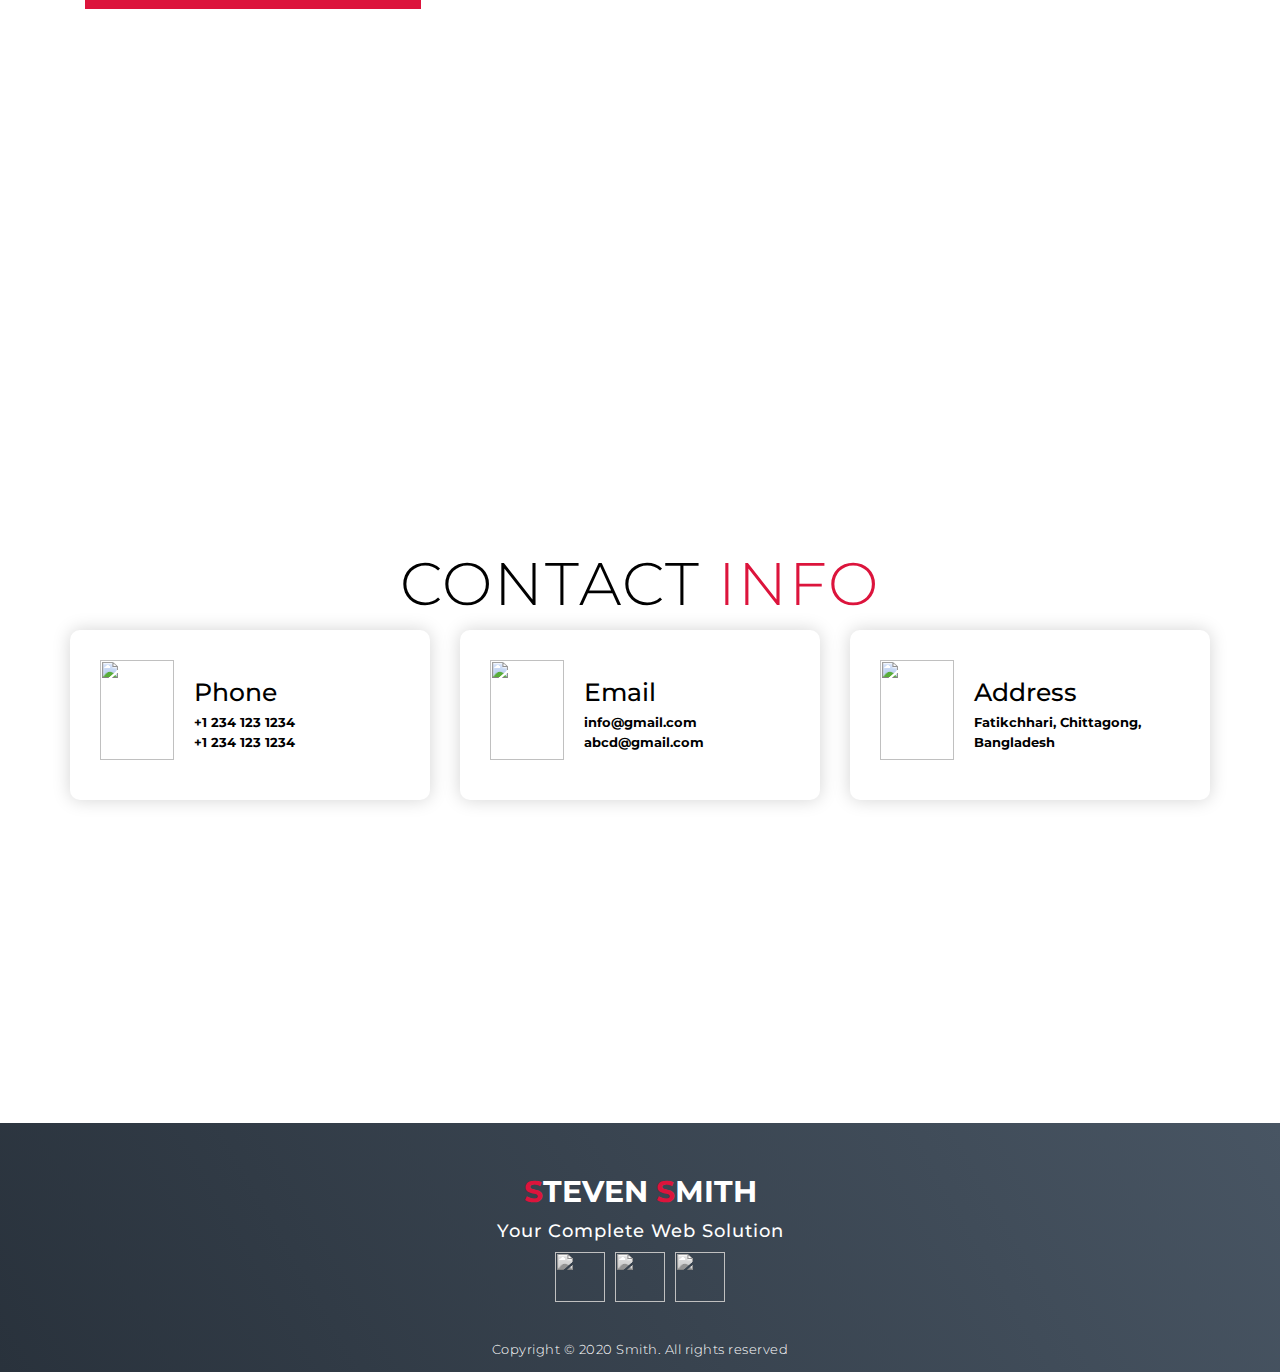
==== commit 28491b32: "Addition of php contact form to the projects" ====
--- a/index.html
+++ b/index.html
@@ -97,12 +97,14 @@
             </div>
             <div class="project-item">
                 <div class="project-info">
-                    <h1>Project 2</h1>
-                    <h2>Coding is Love</h2>
-                    <p>Lorem ipsum dolor sit amet consectetur adipisicing elit. Corporis debitis rerum, magni voluptatem sed architecto placeat beatae tenetur officia quod</p>
-                </div>
-                <div class="project-img">
-                    <img src="img/stevensmithprojects.jpg" alt="img">
+                  <a href="form/form.html"><h1>Project 2</h1></a>
+                    <h2>PHP Contact Form</h2>
+                    <p><a href="https://phppot.com/php/php-contact-form/"><strong>php pot</strong></a> taught me how to build this php contact form.</p>
+                </div>
+                <div class="project-img-complete">
+                  <a href="form/form.html">
+                    <img src="img/phpcontactform.jpeg" alt="blog">
+                 </a>
                 </div>
             </div>
             <div class="project-item">
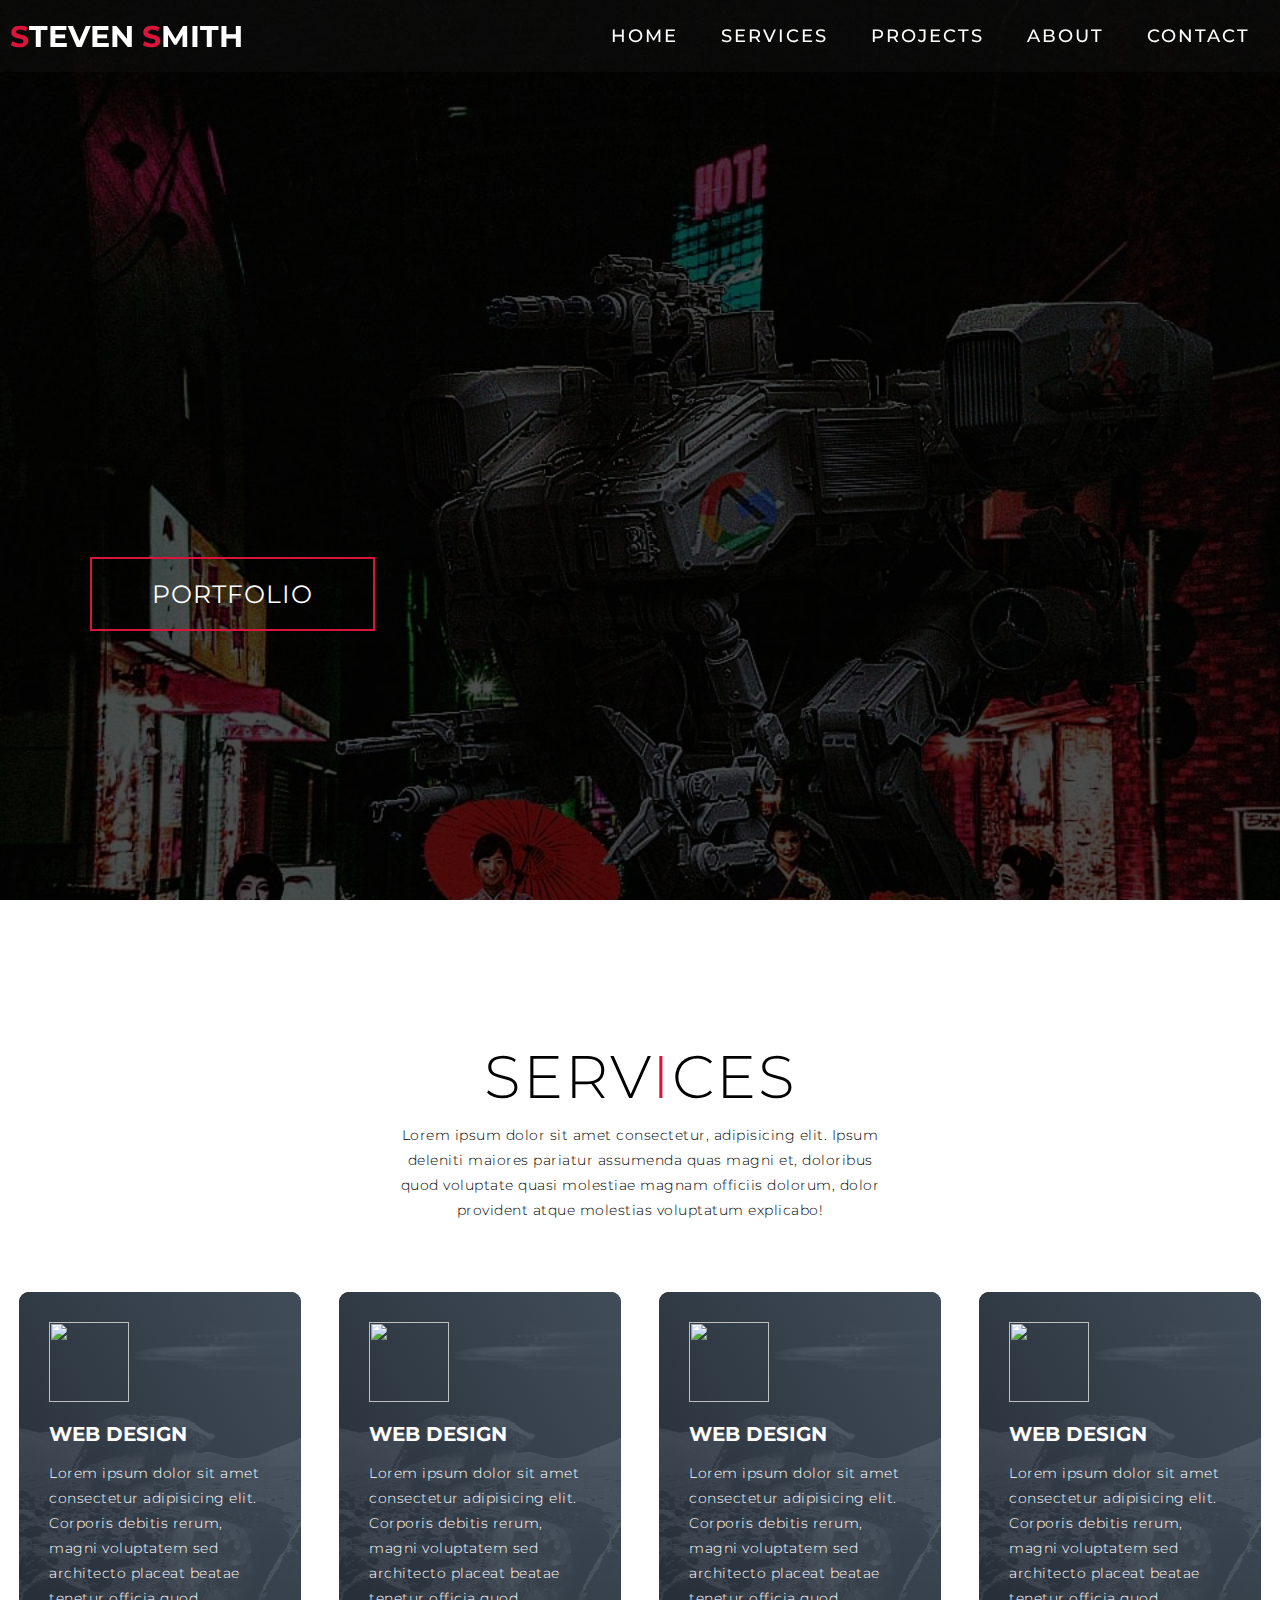
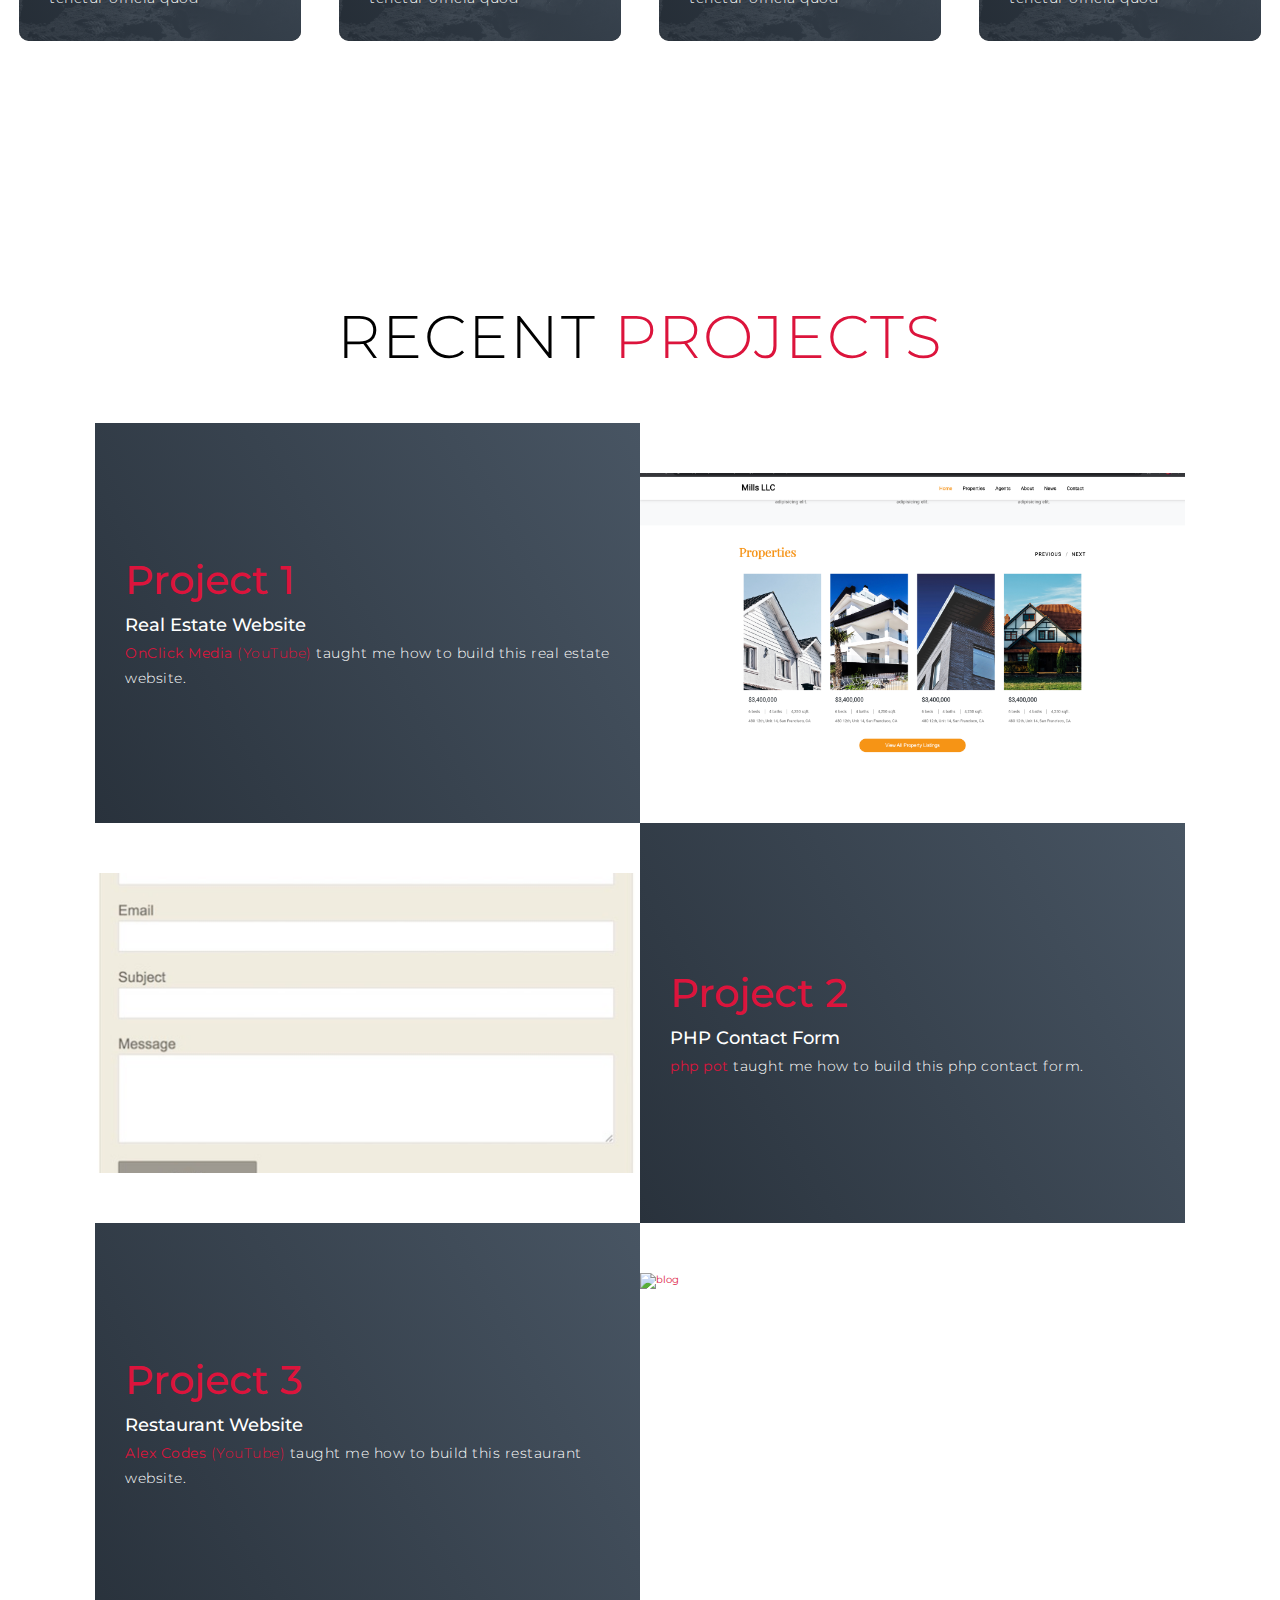
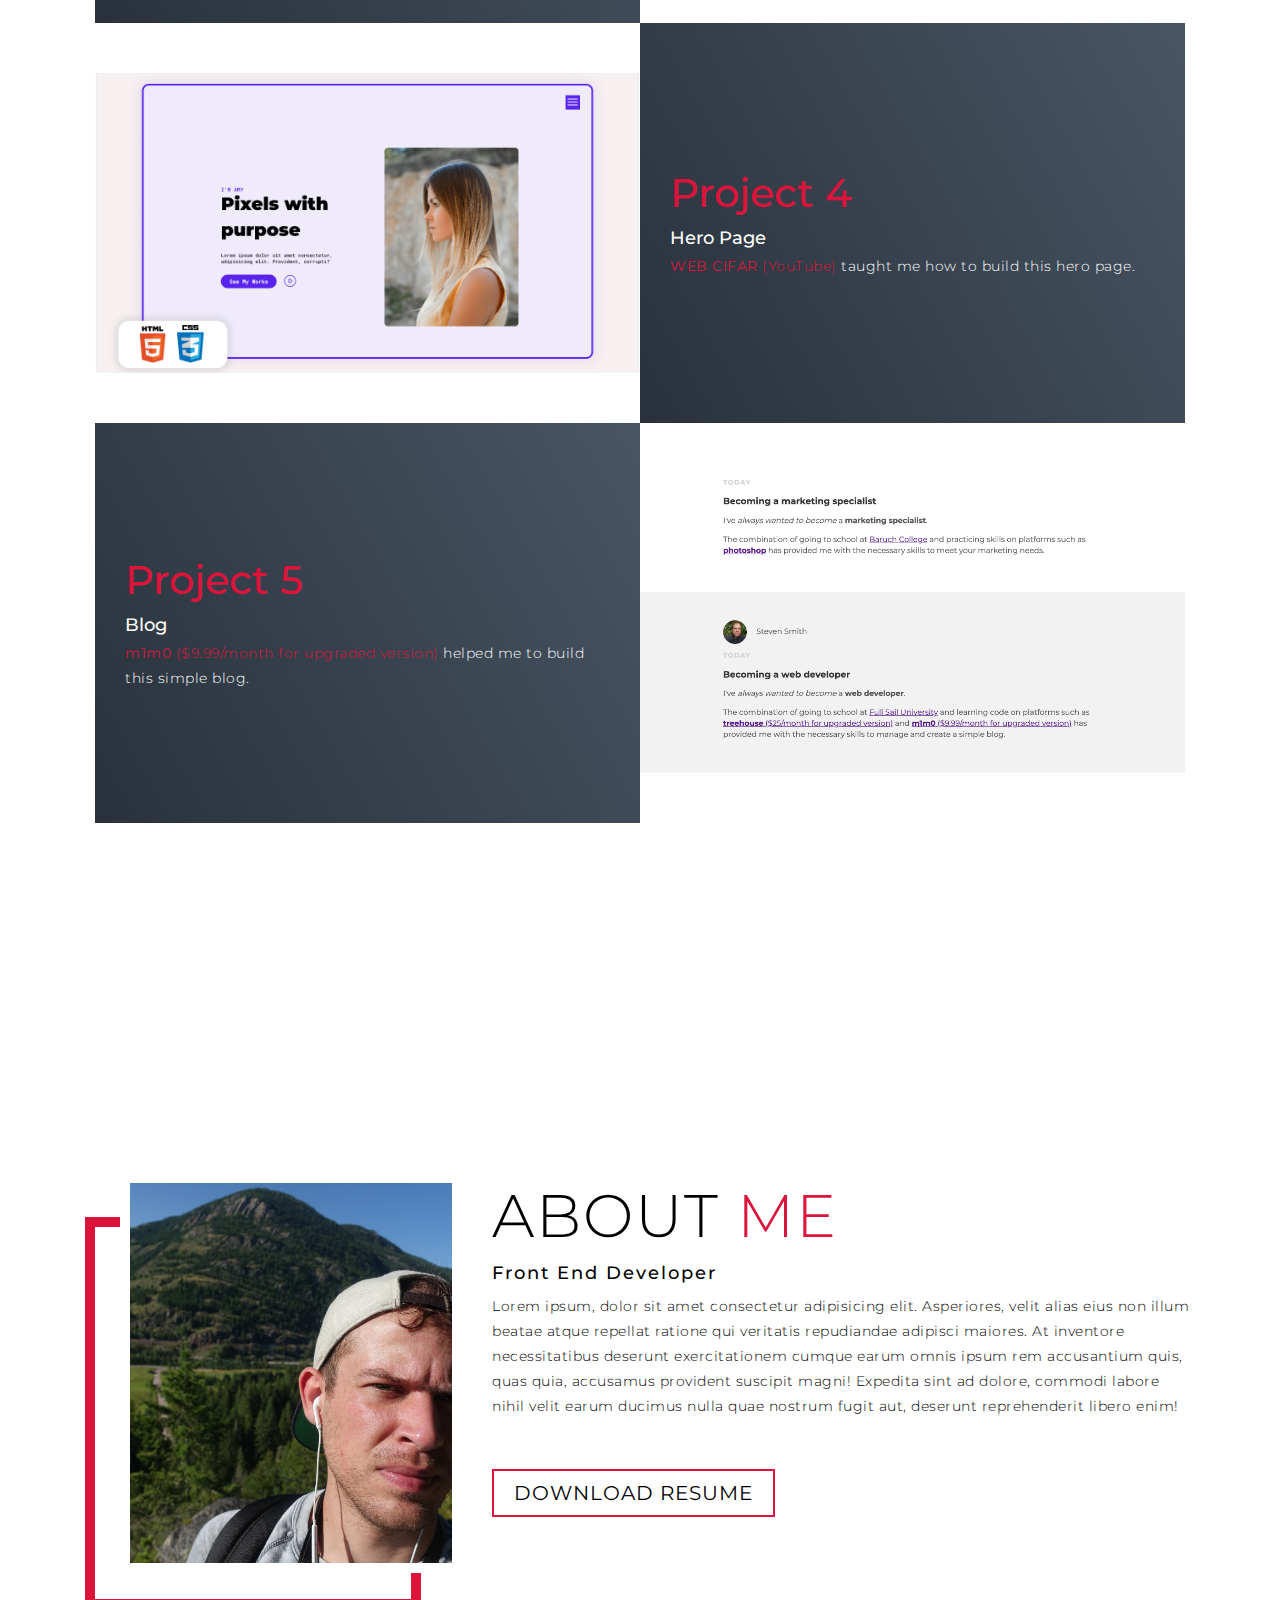
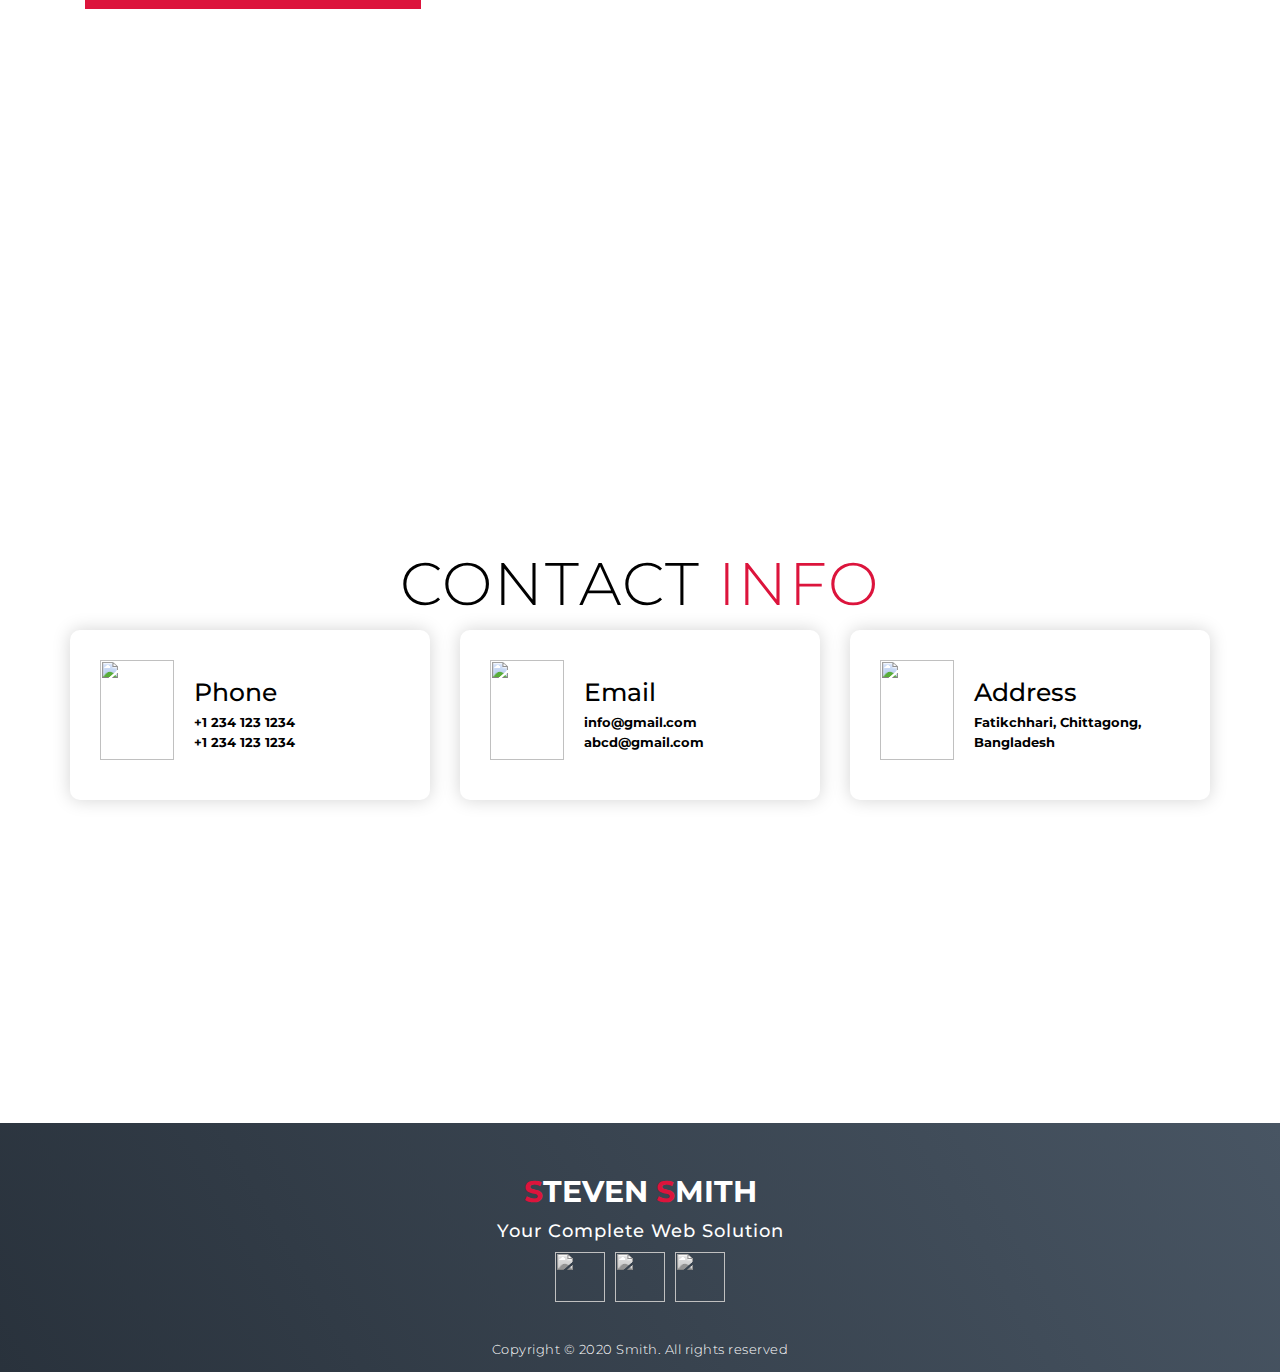
==== commit ad348307: "Addition of bmill real estate website" ====
--- a/index.html
+++ b/index.html
@@ -87,12 +87,14 @@
         <div class="all-projects">
             <div class="project-item">
                 <div class="project-info">
-                    <h1>Project 1</h1>
-                    <h2>Coding is Love</h2>
-                    <p>Lorem ipsum dolor sit amet consectetur adipisicing elit. Corporis debitis rerum, magni voluptatem sed architecto placeat beatae tenetur officia quod</p>
-                </div>
-                <div class="project-img">
-                    <img src="img/stevensmithprojects.jpg" alt="img">
+                  <a href="realestate/bmills/bmills.html"><h1>Project 1</h1></a>
+                    <h2>Real Estate Website</h2>
+                    <p><a href="https://www.youtube.com/watch?v=UtaGNP7k4kA"><strong>OnClick Media</strong> (YouTube)</a> taught me how to build this real estate website.</p>
+                </div>
+                <div class="project-img-complete">
+                  <a href="realestate/bmills/bmills.html">
+                    <img src="img/realestate.png" alt="blog">
+                 </a>
                 </div>
             </div>
             <div class="project-item">
@@ -110,8 +112,8 @@
             <div class="project-item">
                 <div class="project-info">
                   <a href="restaurant/restaurant.html"><h1>Project 3</h1></a>
-                    <h2>Restaurant</h2>
-                    <p><a href="https://www.youtube.com/watch?v=JWGepycwXzM"><strong>Alex Codes</strong> (YouTube)</a> taught me how to build this restaurant page.</p>
+                    <h2>Restaurant Website</h2>
+                    <p><a href="https://www.youtube.com/watch?v=JWGepycwXzM"><strong>Alex Codes</strong> (YouTube)</a> taught me how to build this restaurant website.</p>
                 </div>
                 <div class="project-img-complete">
                   <a href="restaurant/restaurant.html">
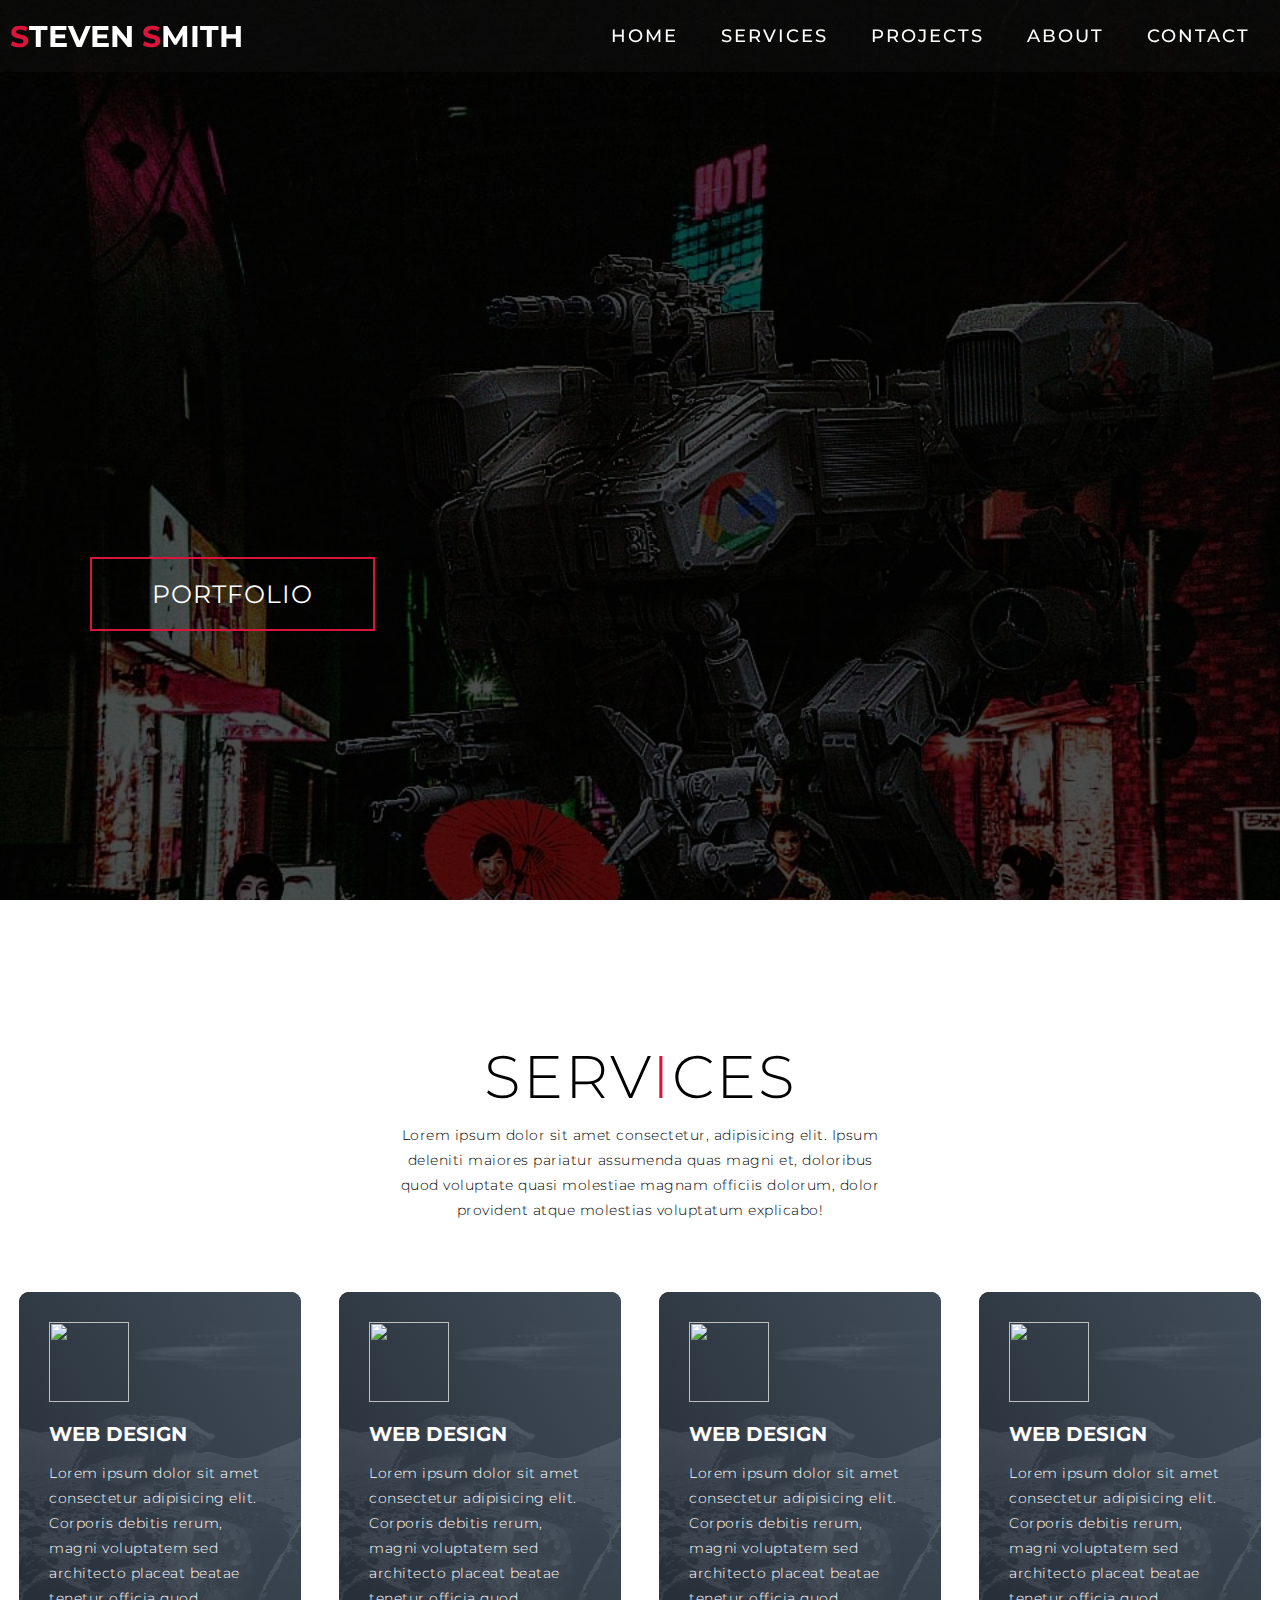
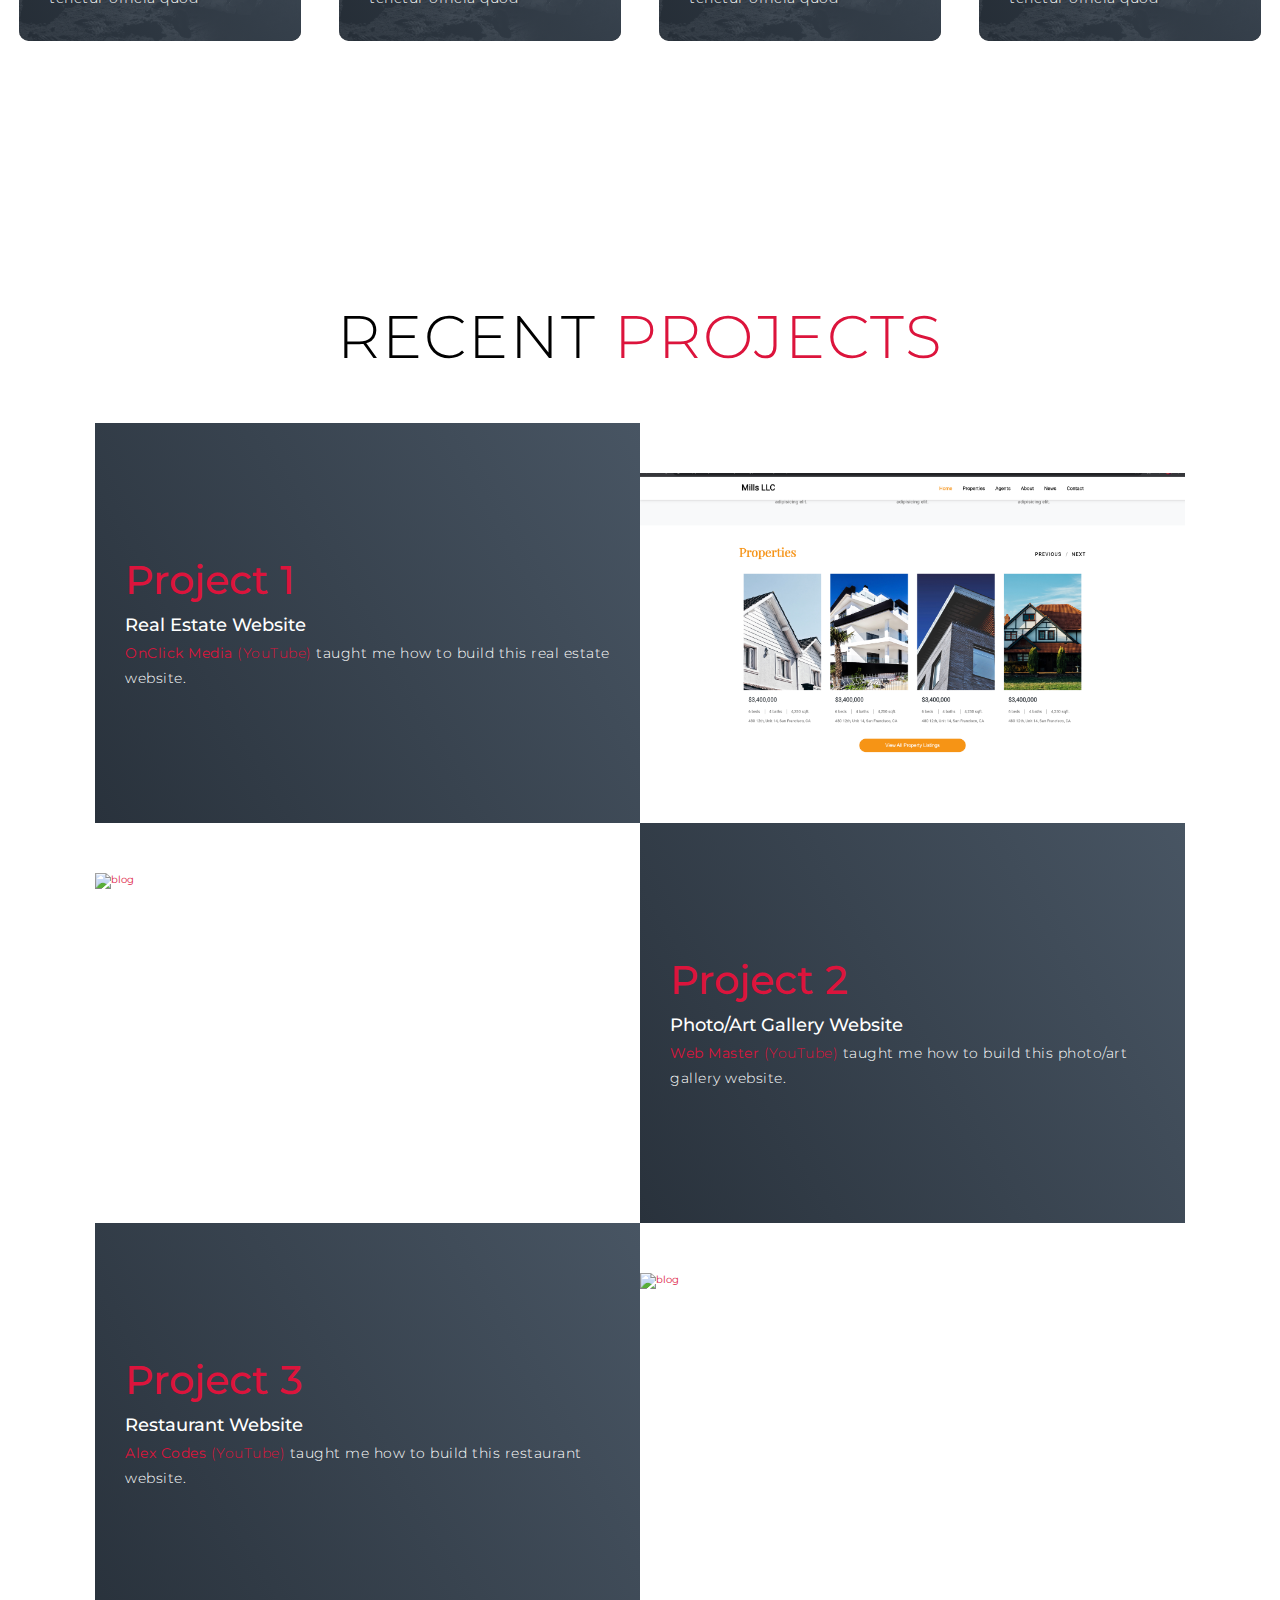
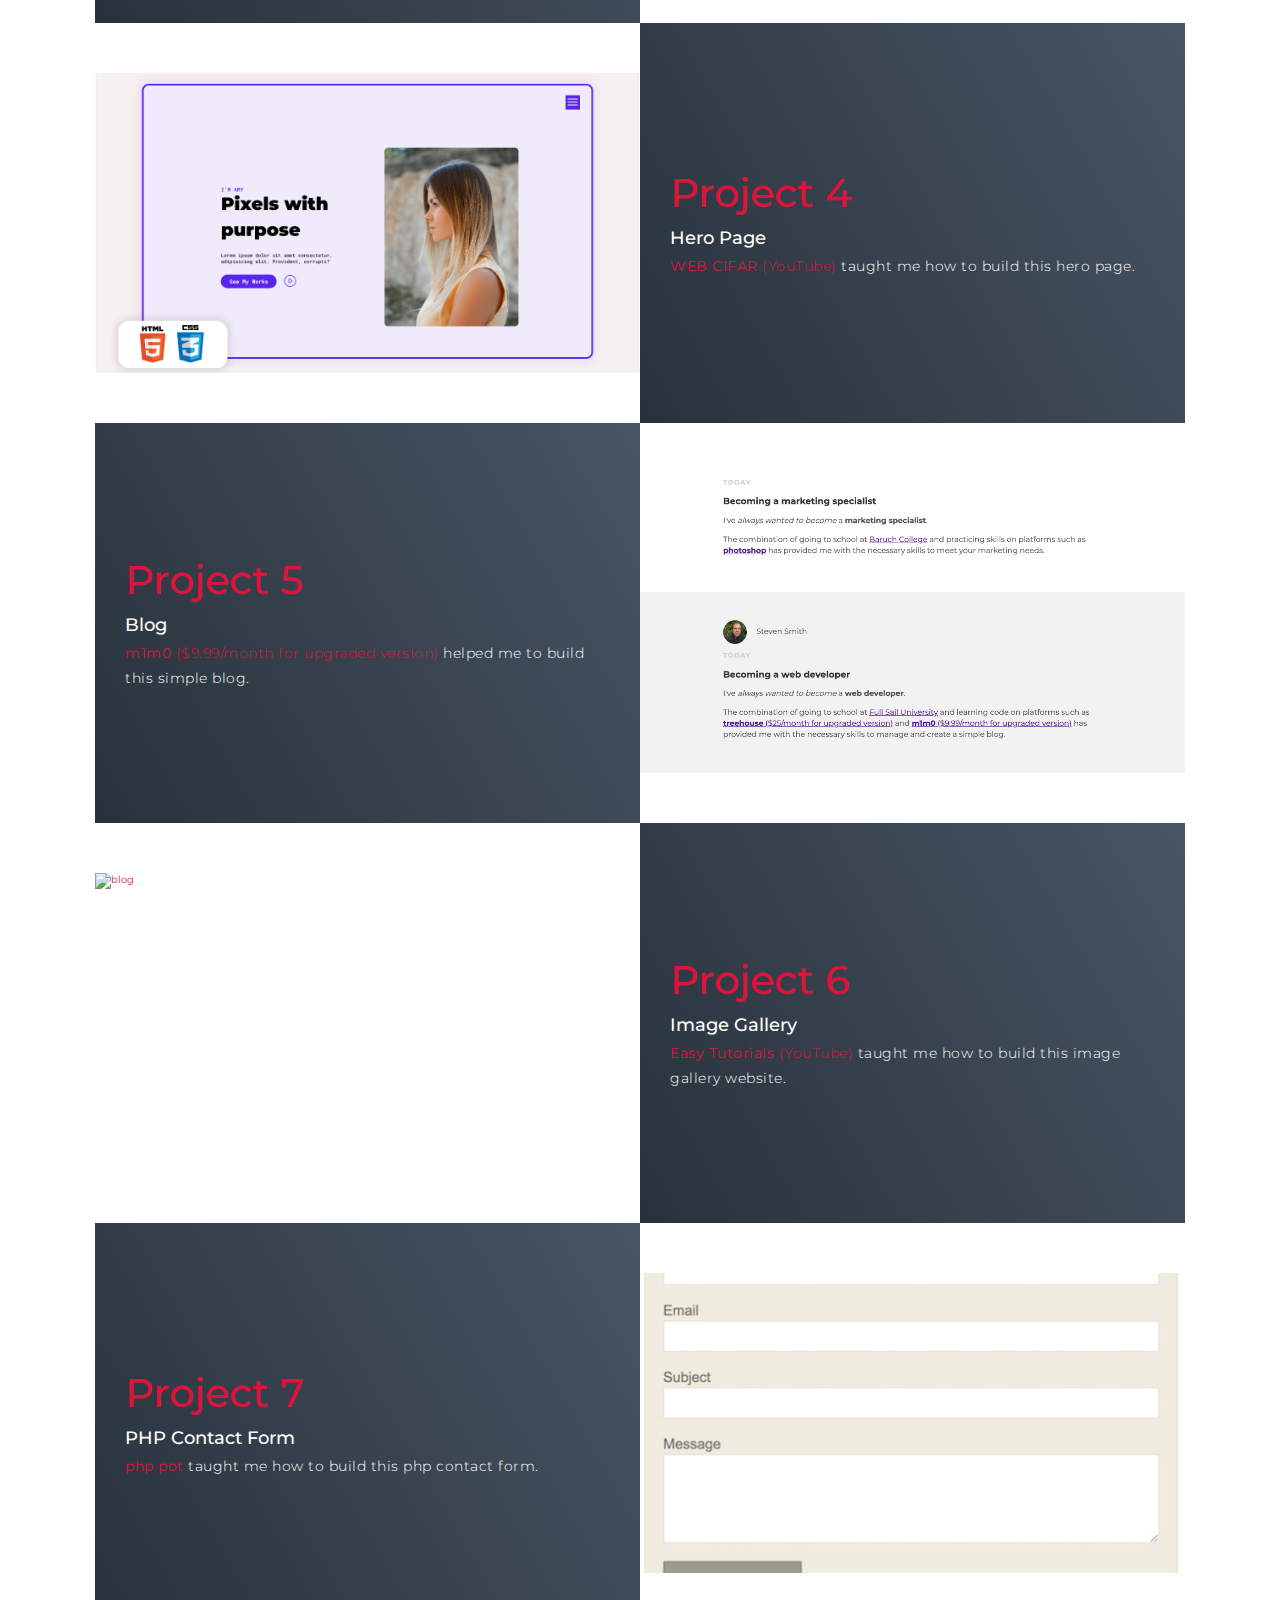
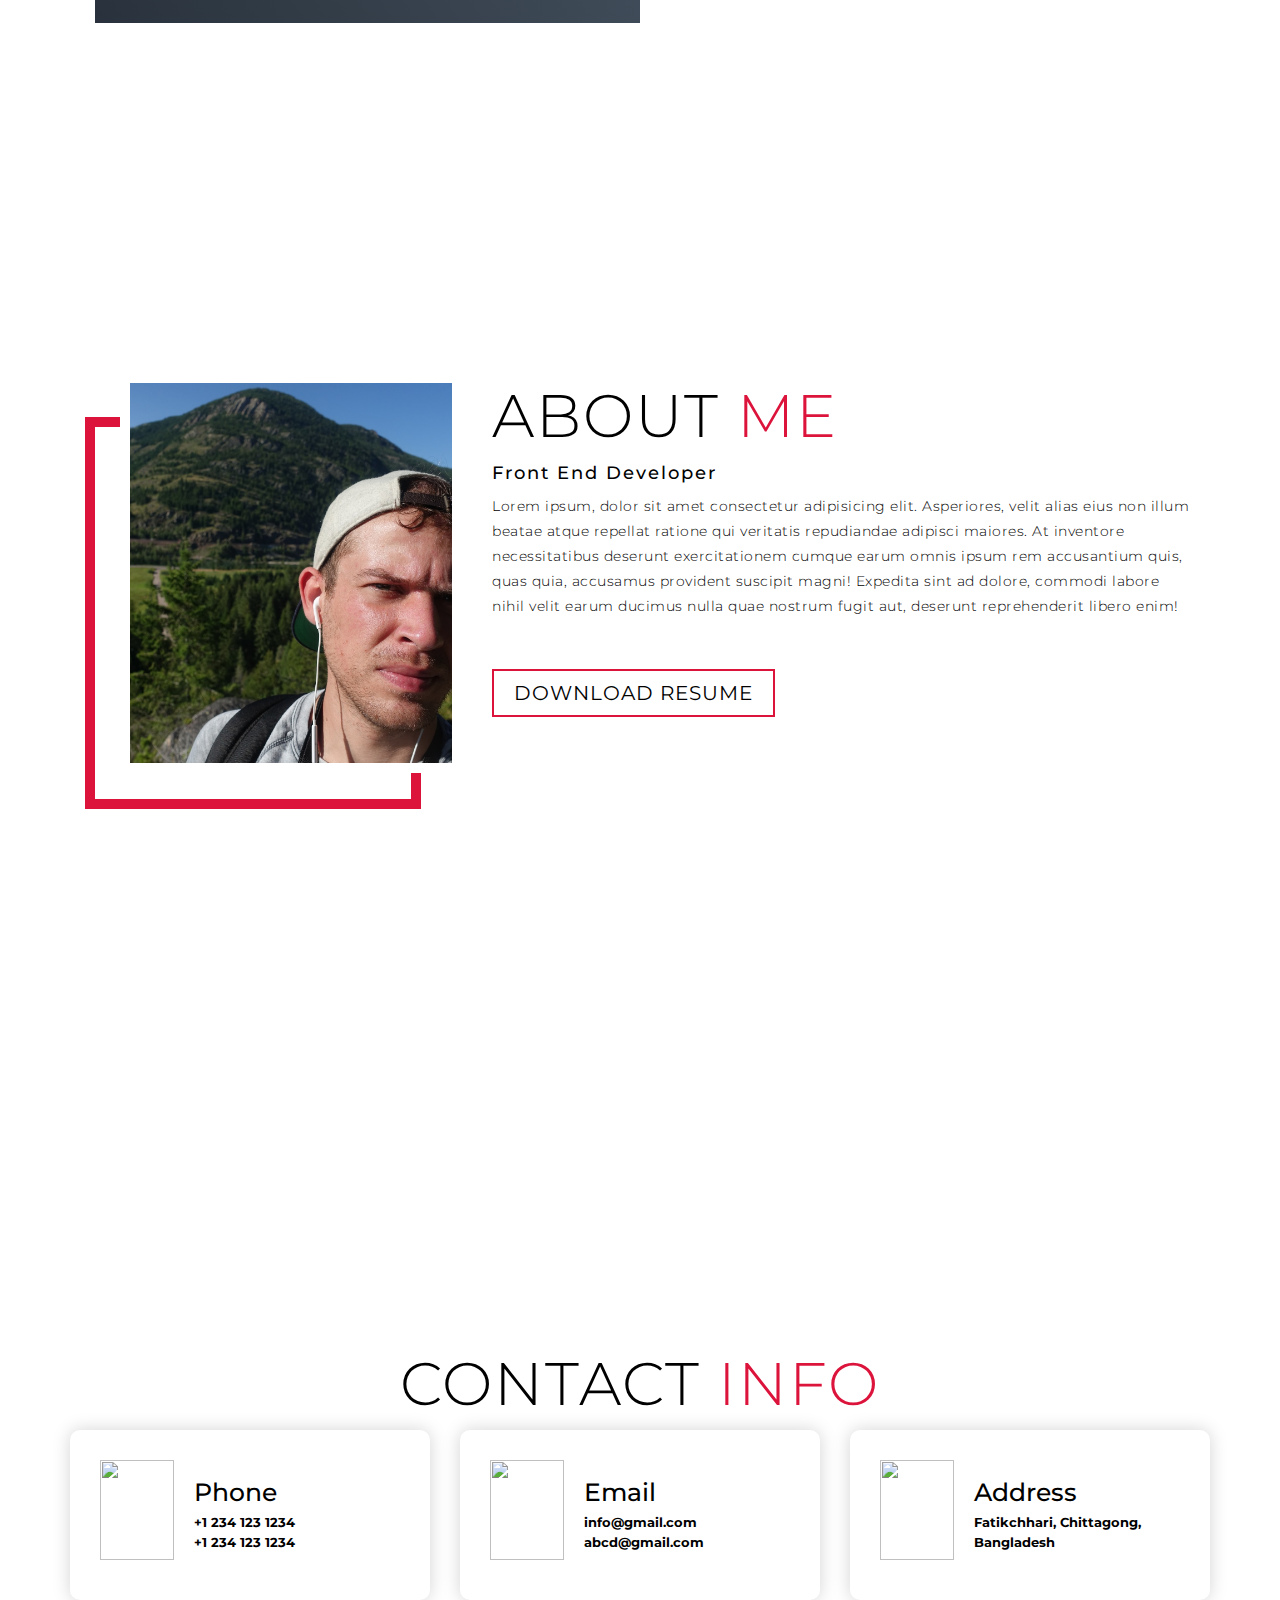
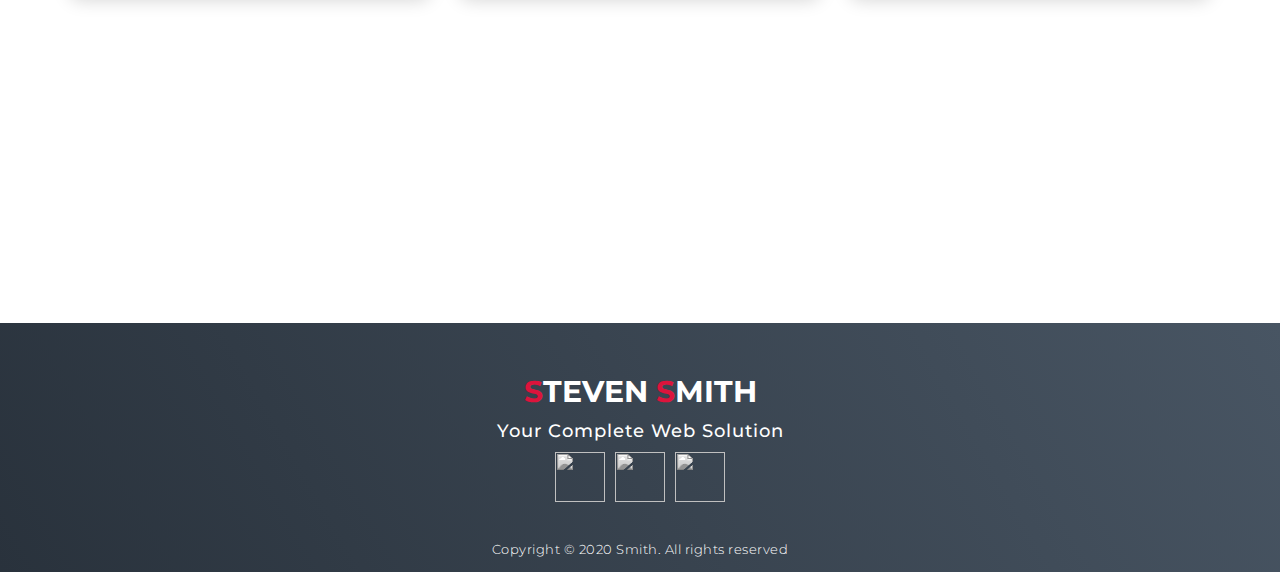
==== commit cfbbbef5: "Addition of my gallery, gallery template, and resume.txt" ====
--- a/index.html
+++ b/index.html
@@ -99,13 +99,13 @@
             </div>
             <div class="project-item">
                 <div class="project-info">
-                  <a href="form/form.html"><h1>Project 2</h1></a>
-                    <h2>PHP Contact Form</h2>
-                    <p><a href="https://phppot.com/php/php-contact-form/"><strong>php pot</strong></a> taught me how to build this php contact form.</p>
-                </div>
-                <div class="project-img-complete">
-                  <a href="form/form.html">
-                    <img src="img/phpcontactform.jpeg" alt="blog">
+                  <a href="gallery/mygallery.html"><h1>Project 2</h1></a>
+                    <h2>Photo/Art Gallery Website</h2>
+                    <p><a href="https://www.youtube.com/watch?v=073XKB9xv-M"><strong>Web Master</strong> (YouTube)</a> taught me how to build this photo/art gallery website.</p>
+                </div>
+                <div class="project-img-complete">
+                  <a href="gallery/mygallery.html">
+                    <img src="img/mygallery.png" alt="blog">
                  </a>
                 </div>
             </div>
@@ -147,6 +147,31 @@
 
                 </div>
             </div>
+            <div class="project-item">
+              <div class="project-info">
+                <a href="gallery/template/index.html"><h1>Project 6</h1></a>
+                  <h2>Image Gallery</h2>
+                  <p><a href="https://www.youtube.com/watch?v=cVyhH3t49fs"><strong>
+                    Easy Tutorials</strong> (YouTube)</a> taught me how to build this image gallery website.</p>
+              </div>
+              <div class="project-img-complete">
+                <a href="gallery/template/index.html">
+                  <img src="img/gallerytemplate.png" alt="blog">
+               </a>
+              </div>
+          </div>
+          <div class="project-item">
+            <div class="project-info">
+              <a href="form/form.html"><h1>Project 7</h1></a>
+                <h2>PHP Contact Form</h2>
+                <p><a href="https://phppot.com/php/php-contact-form/"><strong>php pot</strong></a> taught me how to build this php contact form.</p>
+            </div>
+            <div class="project-img-complete">
+              <a href="form/form.html">
+                <img src="img/phpcontactform.jpeg" alt="blog">
+             </a>
+            </div>
+        </div>
         </div>
     </div>
 </section>
@@ -164,7 +189,7 @@
         <h1 class="section-title">About <span>me</span></h1>
         <h2>Front End Developer</h2>
         <p>Lorem ipsum, dolor sit amet consectetur adipisicing elit. Asperiores, velit alias eius non illum beatae atque repellat ratione qui veritatis repudiandae adipisci maiores. At inventore necessitatibus deserunt exercitationem cumque earum omnis ipsum rem accusantium quis, quas quia, accusamus provident suscipit magni! Expedita sint ad dolore, commodi labore nihil velit earum ducimus nulla quae nostrum fugit aut, deserunt reprehenderit libero enim!</p>
-        <a href="#" class="cta">Download Resume</a>
+        <a href="resume.txt" class="cta" download="">Download Resume</a>
       </div>
     </div>
   </section>
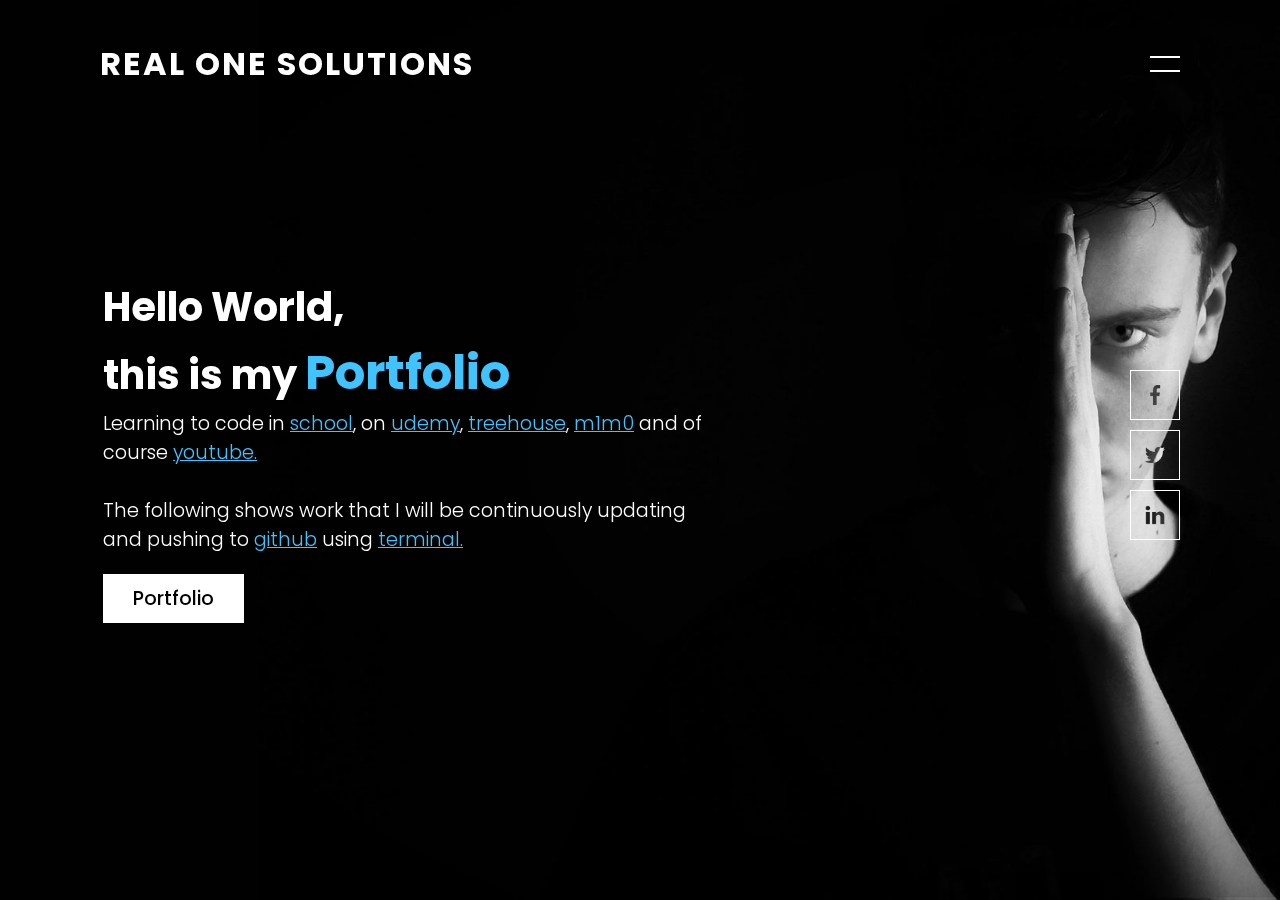
==== commit 24c42202: "Rearrange files and addition of landing page prior to entering the portfolio website" ====
--- a/index.html
+++ b/index.html
@@ -1,255 +1,61 @@
-<!DOCTYPE html>
-<html lang="en">
-<head>
-    <meta charset="UTF-8">
-    <meta name="viewport" content="width=device-width, initial-scale=1.0">
-    <link rel="stylesheet" href="style.css">
-    <title>My Website</title>
-</head>
-<body>
-
-    <!-- Header -->
-    <section id="header">
-      <div class="header container">
-        <div class="nav-bar">
-          <div class="brand">
-            <a href="#hero"><h1><span>S</span>teven <span>S</span>mith</h1></a>
-          </div>
-          <div class="nav-list">
-            <div class="hamburger"><div class="bar"></div></div>
-            <ul>
-              <li><a href="#hero" data-after="Home">Home</a></li>
-              <li><a href="#services" data-after="Service">Services</a></li>
-              <li><a href="#projects" data-after="Projects">Projects</a></li>
-              <li><a href="#about" data-after="About">About</a></li>
-              <li><a href="#contact" data-after="Contact">Contact</a></li>
-            </ul>
-          </div>
-        </div>
-      </div>
-    </section>
-    <!-- End Header -->
-
-  <!-- Hero Section -->
-    <section id="hero">
-        <div class="hero container">
-            <div>
-                <h1>Hello, <span></span></h1>
-                <h1>My Name is <span></span></h1>
-                <h1>Steven <span></span></h1>
-                <a href="#projects" type="button" class="cta">Portfolio</a>
-            </div>
-        </div>
-    </section>
-  <!-- End Hero Section -->
-
-
-  <!-- Service Section -->
-  <section id="services">
-    <div class="services container">
-      <div class="service-top">
-        <h1 class="section-title">Serv<span>i</span>ces</h1>
-        <p>Lorem ipsum dolor sit amet consectetur, adipisicing elit. Ipsum deleniti maiores pariatur assumenda quas magni et, doloribus quod voluptate quasi molestiae magnam officiis dolorum, dolor provident atque molestias voluptatum explicabo!</p>
-      </div>
-      <div class="service-bottom">
-        <div class="service-item">
-          <div class="icon"><img src="https://img.icons8.com/bubbles/100/000000/services.png"/></div>
-          <h2>Web Design</h2>
-          <p>Lorem ipsum dolor sit amet consectetur adipisicing elit. Corporis debitis rerum, magni voluptatem sed architecto placeat beatae tenetur officia quod</p>
-        </div>
-        <div class="service-item">
-          <div class="icon"><img src="https://img.icons8.com/bubbles/100/000000/services.png"/></div>
-          <h2>Web Design</h2>
-          <p>Lorem ipsum dolor sit amet consectetur adipisicing elit. Corporis debitis rerum, magni voluptatem sed architecto placeat beatae tenetur officia quod</p>
-        </div>
-        <div class="service-item">
-          <div class="icon"><img src="https://img.icons8.com/bubbles/100/000000/services.png"/></div>
-          <h2>Web Design</h2>
-          <p>Lorem ipsum dolor sit amet consectetur adipisicing elit. Corporis debitis rerum, magni voluptatem sed architecto placeat beatae tenetur officia quod</p>
-        </div>
-        <div class="service-item">
-          <div class="icon"><img src="https://img.icons8.com/bubbles/100/000000/services.png"/></div>
-          <h2>Web Design</h2>
-          <p>Lorem ipsum dolor sit amet consectetur adipisicing elit. Corporis debitis rerum, magni voluptatem sed architecto placeat beatae tenetur officia quod</p>
-        </div>
-      </div>
-    </div>
-  </section>
-  <!-- End Service Section -->
-
-
-  <!-- Projects Section -->
-<section id="projects">
-    <div class="projects container">
-        <div class="projects-header">
-            <h1 class="section-title">Recent <span>Projects</span></h1>
-        </div>
-        <div class="all-projects">
-            <div class="project-item">
-                <div class="project-info">
-                  <a href="realestate/bmills/bmills.html"><h1>Project 1</h1></a>
-                    <h2>Real Estate Website</h2>
-                    <p><a href="https://www.youtube.com/watch?v=UtaGNP7k4kA"><strong>OnClick Media</strong> (YouTube)</a> taught me how to build this real estate website.</p>
-                </div>
-                <div class="project-img-complete">
-                  <a href="realestate/bmills/bmills.html">
-                    <img src="img/realestate.png" alt="blog">
-                 </a>
-                </div>
-            </div>
-            <div class="project-item">
-                <div class="project-info">
-                  <a href="gallery/mygallery.html"><h1>Project 2</h1></a>
-                    <h2>Photo/Art Gallery Website</h2>
-                    <p><a href="https://www.youtube.com/watch?v=073XKB9xv-M"><strong>Web Master</strong> (YouTube)</a> taught me how to build this photo/art gallery website.</p>
-                </div>
-                <div class="project-img-complete">
-                  <a href="gallery/mygallery.html">
-                    <img src="img/mygallery.png" alt="blog">
-                 </a>
-                </div>
-            </div>
-            <div class="project-item">
-                <div class="project-info">
-                  <a href="restaurant/restaurant.html"><h1>Project 3</h1></a>
-                    <h2>Restaurant Website</h2>
-                    <p><a href="https://www.youtube.com/watch?v=JWGepycwXzM"><strong>Alex Codes</strong> (YouTube)</a> taught me how to build this restaurant website.</p>
-                </div>
-                <div class="project-img-complete">
-                  <a href="restaurant/restaurant.html">
-                    <img src="img/restaurant.png" alt="blog">
-                 </a>
-                </div>
-            </div>
-            <div class="project-item">
-                <div class="project-info">
-                  <a href="hero/hero2.html"><h1>Project 4</h1></a>
-                    <h2>Hero Page</h2>
-                    <p><a href="https://www.youtube.com/watch?v=EfBEcU77IW0"><strong>WEB CIFAR</strong> (YouTube)</a> taught me how to build this hero page.</p>
-                </div>
-                <div class="project-img-complete">
-                  <a href="hero/hero2.html">
-                    <img src="img/hero.png" alt="blog">
-                 </a>
-                </div>
-            </div>
-            <div class="project-item">
-                <div class="project-info">
-                    <a href="blog/blog.html"><h1>Project 5</h1></a>
-                    <h2>Blog</h2>
-                    <p><a href="https://getmimo.com"><strong>m1m0</strong> ($9.99/month for upgraded version)</a> helped me to build this simple blog.</p>
-                </div>
-                <div class="project-img-complete">
-
-                    <a href="blog/blog.html">
-                       <img src="img/blog.png" alt="blog">
-                    </a>
-
-                </div>
-            </div>
-            <div class="project-item">
-              <div class="project-info">
-                <a href="gallery/template/index.html"><h1>Project 6</h1></a>
-                  <h2>Image Gallery</h2>
-                  <p><a href="https://www.youtube.com/watch?v=cVyhH3t49fs"><strong>
-                    Easy Tutorials</strong> (YouTube)</a> taught me how to build this image gallery website.</p>
-              </div>
-              <div class="project-img-complete">
-                <a href="gallery/template/index.html">
-                  <img src="img/gallerytemplate.png" alt="blog">
-               </a>
-              </div>
-          </div>
-          <div class="project-item">
-            <div class="project-info">
-              <a href="form/form.html"><h1>Project 7</h1></a>
-                <h2>PHP Contact Form</h2>
-                <p><a href="https://phppot.com/php/php-contact-form/"><strong>php pot</strong></a> taught me how to build this php contact form.</p>
-            </div>
-            <div class="project-img-complete">
-              <a href="form/form.html">
-                <img src="img/phpcontactform.jpeg" alt="blog">
-             </a>
-            </div>
-        </div>
-        </div>
-    </div>
-</section>
-  <!-- End Projects Section -->
-
-  <!-- About Section -->
-  <section id="about">
-    <div class="about container">
-      <div class="col-left">
-        <div class="about-img">
-          <img src="img/stevensmithprofile.jpg" alt="img">
-        </div>
-      </div>
-      <div class="col-right">
-        <h1 class="section-title">About <span>me</span></h1>
-        <h2>Front End Developer</h2>
-        <p>Lorem ipsum, dolor sit amet consectetur adipisicing elit. Asperiores, velit alias eius non illum beatae atque repellat ratione qui veritatis repudiandae adipisci maiores. At inventore necessitatibus deserunt exercitationem cumque earum omnis ipsum rem accusantium quis, quas quia, accusamus provident suscipit magni! Expedita sint ad dolore, commodi labore nihil velit earum ducimus nulla quae nostrum fugit aut, deserunt reprehenderit libero enim!</p>
-        <a href="resume.txt" class="cta" download="">Download Resume</a>
-      </div>
-    </div>
-  </section>
-  <!-- End About Section -->
-
-
-  <!-- Contact Section -->
-  <section id="contact">
-    <div class="contact container">
-      <div><h1 class="section-title">Contact <span>info</span></h1></div>
-      <div class="contact-items">
-        <div class="contact-item">
-          <div class="icon"><img src="https://img.icons8.com/bubbles/100/000000/phone.png"/></div>
-          <div class="contact-info">
-            <h1>Phone</h1>
-            <h2>+1 234 123 1234</h2>
-            <h2>+1 234 123 1234</h2>
-          </div>
-        </div>
-        <div class="contact-item">
-          <div class="icon"><img src="https://img.icons8.com/bubbles/100/000000/new-post.png"/></div>
-          <div class="contact-info">
-            <h1>Email</h1>
-            <h2>info@gmail.com</h2>
-            <h2>abcd@gmail.com</h2>
-          </div>
-        </div>
-        <div class="contact-item">
-          <div class="icon"><img src="https://img.icons8.com/bubbles/100/000000/map-marker.png"/></div>
-          <div class="contact-info">
-            <h1>Address</h1>
-            <h2>Fatikchhari, Chittagong, Bangladesh</h2>
-          </div>
-        </div>
-      </div>
-    </div>
-  </section>
-  <!-- End Contact Section -->
-
-
-  <!-- Footer Section -->
-  <section id="footer">
-    <div class="footer container">
-      <div class="brand"><h1><span>S</span>teven <span>S</span>mith</h1></div>
-      <h2>Your Complete Web Solution</h2>
-      <div class="social-icon">
-        <div class="social-item">
-          <a href="https://www.facebook.com/stevenwsmith622"><img src="https://img.icons8.com/bubbles/100/000000/facebook-new.png"/></a>
-        </div>
-        <div class="social-item">
-          <a href="https://www.instagram.com/myporcupinebroke/"><img src="https://img.icons8.com/bubbles/100/000000/instagram-new.png"/></a>
-        </div>
-        <div class="social-item">
-          <a href="https://www.linkedin.com/in/steven-smith-8a7039b5/"><img src="https://img.icons8.com/bubbles/100/000000/linkedin.png"/></a>
-        </div>
-      </div>
-      <p>Copyright © 2020 Smith. All rights reserved</p>
-    </div>
-  </section>
-  <!-- End Footer Section -->
-  <script src="app.js"></script>
-</body>
-</html>
+<!DOCTYPE html>
+<html lang="en">
+<head>
+  <meta name="viewport" content="width=device-width, initial-scale=1.0">
+  <meta charset="UTF-8">
+  <title>Responsive Portfolio Landing Page</title>
+  <link rel="stylesheet" href="style.css">
+</head>
+<body>
+  <!-- Header -->
+  <section class="banner" id="sec">.
+    <header>
+      <a href="#" class="logo">Real One Solutions</a>
+      <div id="toggle" onclick="toggle()"></div>
+    </header>
+    <div class="content">
+      <h2>Hello World,<br>this is my <span>Portfolio</span></h2>
+      <p>Learning to code in 
+        <a href="https://www.fullsail.edu/" target="/blank">school</a>, on 
+        <a href="https://www.udemy.com/" target="/blank">udemy</a>, 
+        <a href="https://teamtreehouse.com/home" target="/blank">treehouse</a>, 
+        <a href="https://getmimo.com/" target="/blank">m1m0</a> and of course 
+        <a href="https://www.youtube.com/" target="/blank">youtube.</a>
+        <br>
+        <br>
+        The following shows work that I will be continuously updating and pushing to 
+        <a href="https://github.com/" target="/blank">github</a>
+         using 
+         <a href="https://itconnect.uw.edu/learn/workshops/online-tutorials/web-publishing/what-is-a-terminal/#:~:text=Using%20a%20terminal%20allows%20us,complex%20automations%20and%20programming%20skills." target="/blank">
+        terminal.</a>
+         
+        
+         </p>
+      <a href="portfolio/portfolio.html" id="portfoliobutton">Portfolio</a>
+    </div>
+    <ul class="sci">
+      <li><a href="#" target="/blank"><img src="facebook.png"></a></li>
+      <li><a href="#" target="/blank"><img src="twitter.png"></a></li>
+      <li><a href="#" target="/blank"><img src="linkedin.png"></a></li>
+    </ul>
+  </section>
+  <div id="navigation">
+    <ul>
+        <li><a href="#">Home</a></li>
+        <li><a href="#">About</a></li>
+        <li><a href="#">Services</a></li>
+        <li><a href="#">Portfolio</a></li>
+        <li><a href="#">Team</a></li>
+        <li><a href="#">Contact</a></li>
+      </ul>
+    </div>
+  <script type="text/javascript">
+    function toggle(){
+      var sec = document.getElementById('sec');
+      var nav = document.getElementById('navigation');
+      sec.classList.toggle('active')
+      nav.classList.toggle('active')
+    }
+  </script>
+</body>
+</html>--- a/style.css
+++ b/style.css
@@ -1,733 +1,234 @@
-@import 'https://fonts.googleapis.com/css?family=Montserrat:300, 400, 700&display=swap';
-
-*{
-    padding: 0;
-    margin: 0;
-    box-sizing: border-box;
-}
-html{
-    font-size: 10px;
-    font-family: 'Montserrat', sans-serif;
-	scroll-behavior: smooth;
-}
-a{
-	text-decoration: none;
-	color: crimson;
-}
-.container{
-    min-height: 100vh;
-    width: 100%;
-    display: flex;
-    align-items: center;
-    justify-content: center;
-}
-img{
-    height: 100%;
-    width: 100%;
-    object-fit: cover;
-}
-p{
-    color: black;
-    font-size: 1.4rem;
-    margin-top: 5px;
-    line-height: 2.5rem;
-    font-weight: 300;
-    letter-spacing: .05rem;
-}
-.section-title{
-    font-size: 4rem;
-    font-weight: 300;
-    color: black;
-    margin-bottom: 10px;
-    text-transform: uppercase;
-    letter-spacing: .2rem;
-    text-align: center;
-}
-.section-title span{
-    color: crimson;
-}
-.cta {
-	display: inline-block;
-	padding: 10px 30px;
-	color: white;
-	background-color: transparent;
-	border: 2px solid crimson;
-	font-size: 2rem;
-	text-transform: uppercase;
-	letter-spacing: .1rem;
-	margin-top: 30px;
-	transition: .3s ease;
-	transition-property: background-color, color;
-}
-.cta:hover {
-	color: white;
-	background-color: crimson;
-}
-.brand h1{
-    font-size: 3rem;
-    text-transform: uppercase;
-    color: white;
-}
-.brand h1 span{
-    color: crimson;
-}
-
-/* Header section */
-#header {
-	position: fixed;
-	z-index: 1000;
-	left: 0;
-	top: 0;
-	width: 100vw;
-	height: auto;
-}
-#header .header {
-	min-height: 8vh;
-	background-color: rgba(31, 30, 30, 0.24);
-	transition: .3s ease background-color;
-}
-#header .nav-bar {
-	display: flex;
-	align-items: center;
-	justify-content: space-between;
-	width: 100%;
-	height: 100%;
-	max-width: 1300px;
-	padding: 0 10px;
-}
-#header .nav-list ul {
-	list-style: none;
-	position: absolute;
-	background-color: rgb(31, 30, 30);
-	width: 100vw;
-	height: 100vh;
-	left: 100%;
-	top: 0;
-	display: flex;
-	flex-direction: column;
-	justify-content: center;
-	align-items: center;
-	z-index: 1;
-	overflow-x: hidden;
-	transition: .5s ease left;
-}
-#header .nav-list ul.active {
-	left: 0%;
-}
-#header .nav-list ul a {
-	font-size: 2.5rem;
-	font-weight: 500;
-	letter-spacing: .2rem;
-	text-decoration: none;
-	color: white;
-	text-transform: uppercase;
-	padding: 20px;
-	display: block;
-}
-#header .nav-list ul a::after {
-	content: attr(data-after);
-	position: absolute;
-	top: 50%;
-	left: 50%;
-	transform: translate(-50%, -50%) scale(0);
-	color: rgba(240, 248, 255, 0.021);
-	font-size: 13rem;
-	letter-spacing: 50px;
-	z-index: -1;
-	transition: .3s ease letter-spacing;
-}
-#header .nav-list ul li:hover a::after {
-	transform: translate(-50%, -50%) scale(1);
-	letter-spacing: initial;
-}
-#header .nav-list ul li:hover a {
-	color: crimson;
-}
-#header .hamburger {
-	height: 60px;
-	width: 60px;
-	display: inline-block;
-	border: 3px solid white;
-	border-radius: 50%;
-	position: relative;
-	display: flex;
-	align-items: center;
-	justify-content: center;
-	z-index: 100;
-	cursor: pointer;
-	transform: scale(.8);
-	margin-right: 20px;
-}
-#header .hamburger:after {
-	position: absolute;
-	content: '';
-	height: 100%;
-	width: 100%;
-	border-radius: 50%;
-	border: 3px solid white;
-	animation: hamburger_puls 1s ease infinite;
-}
-#header .hamburger .bar {
-	height: 2px;
-	width: 30px;
-	position: relative;
-	background-color: white;
-	z-index: -1;
-}
-#header .hamburger .bar::after,
-#header .hamburger .bar::before {
-	content: '';
-	position: absolute;
-	height: 100%;
-	width: 100%;
-	left: 0;
-	background-color: white;
-	transition: .3s ease;
-	transition-property: top, bottom;
-}
-#header .hamburger .bar::after {
-	top: 8px;
-}
-#header .hamburger .bar::before {
-	bottom: 8px;
-}
-#header .hamburger.active .bar::before {
-	bottom: 0;
-}
-#header .hamburger.active .bar::after {
-	top: 0;
-}
-/* End Header section */
-
-
-/* Hero Section */
-#hero{
-	background-image: url(img/stevensmithbg.jpg);
-	background-size: cover;
-	background-position: top center;
-	position: relative;
-	z-index: 1;
-}
-#hero::after{
-	content: '';
-	position: absolute;
-	left: 0;
-	top: 0;
-	height: 100%;
-	width: 100%;
-	background-color: black;
-	opacity: .7;
-	z-index: -1;
-}
-#hero .hero{
-	max-width: 1200px;
-	margin: 0 auto;
-	padding: 0 50px;
-	justify-content: flex-start;
-}
-#hero h1{
-	display: block;
-	width: fit-content;
-	font-size: 4rem;
-	position: relative;
-	color: transparent;
-	animation: text_reveal .5s ease forwards;
-	animation-delay: 1s;
-}
-#hero h1:nth-child(1){
-	animation-delay: 1s;
-}
-#hero h1:nth-child(2){
-	animation-delay: 2s;
-}
-#hero h1:nth-child(3){
-	animation: text_reveal_name .5s ease forwards;
-	animation-delay: 3s;
-}
-#hero h1 span{
-	position: absolute;
-	top: 0;
-	left: 0;
-	height: 100%;
-	width: 0;
-	background-color: crimson;
-	animation: text_reveal_box 1s ease;
-	animation-delay: .5s;
-}
-#hero h1:nth-child(1) span{
-	animation-delay: .5s;
-}
-#hero h1:nth-child(2) span{
-	animation-delay: 1.5s;
-}
-#hero h1:nth-child(3) span{
-	animation-delay: 2.5s;
-}
-/* End Hero Section */
-
-
-/* Services Section */
-#services .services{
-    flex-direction: column;
-    text-align: center;
-    max-width: 1500px;
-    margin: 0 auto;
-    padding: 100px 0;
-}
-#services .service-top{
-	max-width: 500px;
-	margin: 0 auto;
-}
-#services .service-bottom{
-    display: flex;
-    align-items: center;
-    justify-content: center;
-    flex-wrap: wrap;
-    margin-top: 50px;
-}
-#services .service-item{
-    flex-basis: 80%;
-    display: flex;
-    align-items: flex-start;
-    justify-content: center;
-    flex-direction: column;
-    padding: 30px;
-    border-radius: 10px;
-    background-image: url(./img/stevensmithwork.jpg);
-    background-size: cover;
-    margin: 10px 5%;
-    position: relative;
-    z-index: 1;
-    overflow: hidden;
-}
-#services .service-item::after{
-    content: '';
-    position: absolute;
-    left: 0;
-    top: 0;
-    height: 100%;
-    width: 100%;
-    background-image: linear-gradient(60deg, #29323c 0%, #485563 100%);
-    opacity: .9;
-    z-index: -1;
-}
-#services .service-bottom .icon{
-    height: 80px;
-    width: 80px;
-    margin-bottom: 20px;
-}
-#services .service-item h2{
-    font-size: 2rem;
-    color: white;
-    margin-bottom: 10px;
-    text-transform: uppercase;
-}
-#services .service-item p{
-    color: white;
-    text-align: left;
-}
-/* End Services Section */
-
-
-/* Projects Section */
-#projects .projects{
-    flex-direction: column;
-    max-width: 1200px;
-    margin: 0 auto;
-    padding: 100px 0;
-}
-#projects .projects-header h1{
-    margin-bottom: 50px;
-}
-#projects .all-projects{
-    display: flex;
-    align-items: center;
-    justify-content: center;
-    flex-direction: column;
-}
-#projects .project-item{
-    display: flex;
-    align-items: center;
-    justify-content: center;
-    flex-direction: column;
-    width: 80%;
-    margin: 20px auto;
-    overflow: hidden;
-    border-radius: 10px;
-}
-#projects .project-info{
-    padding: 30px;
-    flex-basis: 50%;
-    height: 100%;
-    display: flex;
-    align-items: flex-start;
-    justify-content: center;
-    flex-direction: column;
-    background-image: linear-gradient(60deg, #29323c 0%, #485563 100%);
-    color: white;
-}
-#projects .project-info h1{
-    font-size: 4rem;
-    font-weight: 500;
-}
-#projects .project-info h2{
-    font-size: 1.8rem;
-    font-weight: 500;
-    margin-top: 10px;
-}
-#projects .project-info p{
-    color: white;
-}
-#projects .project-img-complete{
-    flex-basis: 50%;
-    height: 300px;
-    overflow: hidden;
-}
-#projects .project-img-complete:after{
-    content: '';
-    position: absolute;
-    left: 0;
-    top: 0;
-    height: 100%;
-    width: 100%;
-    background-image: linear-gradient(60deg, #29323c 0%, #485563 100%);
-    opacity: .7;
-
-}
-#projects .project-img-complete img{
-    transition: .3s ease transform;
-}
-#projects .project-item:hover .project-img-complete img{
-    transform: scale(1.1);
-}
-#projects .project-img{
-    flex-basis: 50%;
-    height: 300px;
-    overflow: hidden;
-    position: relative;
-}
-#projects .project-img:after{
-    content: '';
-    position: absolute;
-    left: 0;
-    top: 0;
-    height: 100%;
-    width: 100%;
-    background-image: linear-gradient(60deg, #29323c 0%, #485563 100%);
-    opacity: .7;
-
-}
-#projects .project-img img{
-    transition: .3s ease transform;
-}
-#projects .project-item:hover .project-img img{
-    transform: scale(1.1);
-}
-/* End Projects Section */
-
-
-/* About Section */
-#about .about{
-    flex-direction: column-reverse;
-    text-align: center;
-    max-width: 1200px;
-    margin: 0 auto;
-    padding: 100px 20px;
-}
-#about .col-left{
-    width: 250px;
-    height: 360px;
-}
-#about .col-right{
-    width: 100%;
-}
-#about .col-right h2{
-    font-size: 1.8rem;
-    font-weight: 500;
-    letter-spacing: .2rem;
-    margin-bottom: 10px;
-}
-#about .col-right p{
-    margin-bottom: 20px;
-}
-#about .col-right .cta{
-    color: black;
-    margin-bottom: 50px;
-    padding: 10px 20px;
-    font-size: 2rem;
-}
-#about .col-left .about-img{
-    height: 100%;
-    width: 100%;
-    position: relative;
-    border: 10px solid white;
-}
-#about .col-left .about-img::after{
-    content: '';
-    position: absolute;
-    left: -33px;
-    top: 19px;
-    height: 98%;
-    width: 98%;
-    border: 7px solid crimson;
-    z-index: -1;
-}
-/* End About Section */
-
-
-/* Contact Section */
-#contact .contact{
-    flex-direction: column;
-    max-width: 1200px;
-    margin: 0 auto;
-}
-#contact .contact-items{
-    width: 400px;
-}
-#contact .contact-item{
-    width: 80%;
-    padding: 20px;
-    text-align: center;
-    border-radius: 10px;
-    padding: 30px;
-    margin: 30px;
-    display: flex;
-    justify-content: center;
-    align-items: center;
-    flex-direction: column;
-    box-shadow: 0px 0px 18px 0 #0000002c;
-    transition: .3s ease  box-shadow;
-}
-#contact .contact-item:hover{
-    box-shadow: 0px 0px 5px 0  #0000002c;
-}
-#contact .icon{
-    width: 70px;
-    margin: 0 auto;
-    margin-bottom: 10px;
-}
-#contact .contact-info h1{
-    font-size: 2.5rem;
-    font-weight: 500;
-    margin-bottom: 5px;
-}
-#contact .contact-info h2{
-    font-size: 1.3rem;
-    line-height: 2rem;
-    font-weight: 500rem;
-}
-/* End Contact Section */
-
-
-/* Footer */
-#footer{
-	background-image: linear-gradient(60deg, #29323c 0%, #485563 100%);
-}
-#footer .footer{
-	min-height: 200px;
-	flex-direction: column;
-	padding-top: 50px;
-	padding-bottom: 10px;
-}
-#footer h2{
-	color: white;
-	font-weight: 500;
-	font-size: 1.8rem;
-	letter-spacing: .1rem;
-	margin-top: 10px;
-	margin-bottom: 10px;
-}
-#footer .social-icon{
-	display: flex;
-	margin-bottom: 30px;
-}
-#footer .social-item{
-	height: 50px;
-	width: 50px;
-	margin: 0 5px;
-}
-#footer .social-item img{
-	filter: grayscale(1);
-	transition: .3s ease filter;
-}
-#footer .social-item:hover img{
-	filter: grayscale(0);
-}
-#footer p{
-	color: white;
-	font-size: 1.3rem;
-}
-/* End Footer */
-
-
-/* Keyframes */
-@keyframes hamburger_puls {
-	0% {
-		opacity: 1;
-		transform: scale(1);
-	}
-	100% {
-		opacity: 0;
-		transform: scale(1.4);
-	}
-}
-@keyframes text_reveal_box{
-	50% {
-		width: 100%;
-		left: 0;
-	}
-	100% {
-		width: 0;
-		left: 100%;
-	}
-}
-@keyframes text_reveal{
-	100% {
-		color: white;
-	}
-}
-@keyframes text_reveal_name{
-	100% {
-		color: crimson;
-		font-weight: 500;
-	}
-}
-/* End Keyframes */
-
-
-/* Media Query For Tablet */
-@media only screen and (min-width: 768px) {
-	.cta {
-		font-size: 2.5rem;
-		padding: 20px 60px;
-	}
-	h1.section-title {
-		font-size: 6rem;
-	}
-
-	/* Hero */
-	#hero h1 {
-		font-size: 7rem;
-	}
-	/* End Hero */
-
-	/* Services Section */
-	#services .service-bottom .service-item {
-		flex-basis: 45%;
-		margin: 2.5%;
-	}
-	/* End Services Section */
-
-	/* Project */
-	#projects .project-item {
-		flex-direction: row;
-	}
-	#projects .project-item:nth-child(even) {
-		flex-direction: row-reverse;
-	}
-	#projects .project-item {
-		height: 400px;
-		margin: 0;
-		width: 100%;
-		border-radius: 0;
-	}
-	#projects .all-projects .project-info {
-		height: 100%;
-	}
-	#projects .all-projects .project-img {
-		height: 100%;
-	}
-	/* End Project */
-
-	/* About */
-	#about .about {
-		flex-direction: row;
-	}
-	#about .col-left {
-		width: 600px;
-		height: 400px;
-		padding-left: 60px;
-	}
-	#about .about .col-left .about-img::after {
-		left: -45px;
-		top: 34px;
-		height: 98%;
-		width: 98%;
-		border: 10px solid crimson;
-	}
-	#about .col-right {
-		text-align: left;
-		padding: 30px;
-	}
-	#about .col-right h1 {
-		text-align: left;
-	}
-	/* End About */
-
-	/* contact  */
-	#contact .contact {
-		flex-direction: column;
-		padding: 100px 0;
-		align-items: center;
-		justify-content: center;
-		min-width: 20vh;
-	}
-	#contact .contact-items {
-		width: 100%;
-		display: flex;
-		flex-direction: row;
-		justify-content: space-evenly;
-		margin: 0;
-	}
-	#contact .contact-item {
-		width: 30%;
-		margin: 0;
-		flex-direction: row;
-	}
-	#contact .contact-item .icon {
-		height: 100px;
-		width: 100px;
-	}
-	#contact .contact-item .icon img {
-		object-fit: contain;
-	}
-	#contact .contact-item .contact-info {
-		width: 100%;
-		text-align: left;
-		padding-left: 20px;
-	}
-	/* End contact  */
-}
-/* End Media Query For Tablet */
-
-
-/* Media Query For Desktop */
-@media only screen and (min-width: 1200px) {
-	/* header */
-	#header .hamburger {
-		display: none;
-	}
-	#header .nav-list ul {
-		position: initial;
-		display: block;
-		height: auto;
-		width: fit-content;
-		background-color: transparent;
-	}
-	#header .nav-list ul li {
-		display: inline-block;
-	}
-	#header .nav-list ul li a {
-		font-size: 1.8rem;
-	}
-	#header .nav-list ul a:after {
-		display: none;
-	}
-	/* End header */
-
-	#services .service-bottom .service-item {
-		flex-basis: 22%;
-		margin: 1.5%;
-	}
-}
-/* End  Media Query For Desktop */
+@import url('https://fonts.googleapis.com/css?family=Poppins:200,300,400,500,600,700,800,900&display=swap');
+*
+{
+  margin: 0;
+  padding: 0;
+  box-sizing: border-box;
+  font-family: 'Poppins', sans-serif;
+}
+a{
+  color: #40c3ff;
+}
+header
+{
+  position: absolute;
+  top: 0;
+  left: 0;
+  width: 100%;
+  display: flex;
+  justify-content: space-between;
+  align-items: center;
+  padding: 40px 100px;
+  z-index: 1000;
+  transition: 0.6s;
+}
+header .logo
+{
+  position: relative;
+  font-weight: 700;
+  color: #fff;
+  text-decoration: none;
+  font-size: 2em;
+  text-transform: uppercase;
+  letter-spacing: 2px;
+  transition: 0.6s;
+}
+header #toggle
+{
+  position: relative;
+  width: 30px;
+  height: 30px;
+  cursor: pointer;
+}
+header #toggle:before
+{
+  content: '';
+  position: absolute;
+  top: 7px;
+  width: 100%;
+  height: 2px;
+  background: #fff;
+}
+header #toggle:after
+{
+  content: '';
+  position: absolute;
+  bottom: 7px;
+  width: 100%;
+  height: 2px;
+  background: #fff;
+}
+.banner.active #toggle:before
+{
+  top: 50%;
+  left: 50%;
+  transform: translate(-50%,-50%) rotate(45deg);
+}
+.banner.active #toggle:after
+{
+  top: 50%;
+  left: 50%;
+  transform: translate(-50%,-50%) rotate(-45deg);
+}
+.banner
+{
+  position: relative;
+  width: 100%;
+  padding: 100px;
+  min-height: 100vh;
+  background: url(bg.jpg);
+  background-size: cover;
+  display: flex;
+  align-items: center;
+  transition: 0.5s;
+  z-index: 2;
+}
+.banner.active
+{
+  transform: translate(-400px);
+}
+.banner .content
+{
+  max-width: 600px;
+}
+.banner .content h2
+{
+  color: #fff;
+  font-size: 2.5em;
+}
+.banner .content h2 span
+{
+  color: #40c3ff;
+  font-size: 1.2em;
+}
+.banner .content p
+{
+  font-size: 1.2em;
+  color: #fff;
+  font-weight: 300;
+}
+#portfoliobutton
+{
+  position: relative;
+  display: inline-block;
+  margin-top: 20px;
+  background: #fff;
+  color: #000;
+  padding: 10px 30px;
+  text-decoration:  none;
+  font-size: 1.2em;
+  font-weight: 500;
+}
+.sci
+{
+  position: absolute;
+  display: flex;
+  flex-direction: column;
+  right: 100px;
+}
+.sci li
+{
+  list-style: none;
+}
+.sci li a
+{
+  position: relative;
+  display: grid;
+  place-items: center;
+  width: 50px;
+  height: 50px;
+  text-decoration: none;
+  border: 1px solid #fff;
+  margin: 10px 0 0;
+}
+.sci li a:hover
+{
+  background: #fff;
+}
+.sci li a img
+{
+  filter: invert(1);
+  max-width: 20px;
+  mix-blend-mode: difference;
+}
+#navigation
+{
+  position: fixed;
+  top: 0;
+  right: -200px;
+  width: 400px;
+  height: 100vh;
+  background: #40c3ff;
+  z-index: 1;
+  display: grid;
+  place-items: center;
+  transition: 0.5s;
+}
+#navigation.active
+{
+  right: 0;
+}
+#navigation ul
+{
+  display: flex;
+  flex-direction: column;
+}
+#navigation ul li
+{
+  list-style: none;
+}
+#navigation ul li a
+{
+  color: #fff;
+  text-decoration: none;
+  display: inline-block;
+  font-size: 2em;
+  font-weight: 600;
+  text-transform: uppercase;
+}
+@media (max-width: 767px)
+{
+  header
+  {
+    padding: 20px 50px;
+  }
+  .banner
+  {
+    padding: 100px 50px 150px;
+  }
+  .banner .content h2
+  {
+    font-size: 1.8em;
+  }
+  .banner .content p,
+  .banner .content a
+  {
+    font-size: 1em;
+  }
+  .banner.active
+  {
+    transform: translate(-250px);
+  }
+
+  #navigation
+  {
+    width: 300px;
+  }
+  #navigation ul li a
+  {
+    font-size: 1.5em;
+    margin: 5px 0;
+  }
+  .sci
+  {
+    position: absolute;
+    bottom: 50px;
+    right: initial;
+    flex-direction: row;
+  }
+  .sci li a
+  {
+    margin: initial;
+    margin-right: 10px;
+  }
+}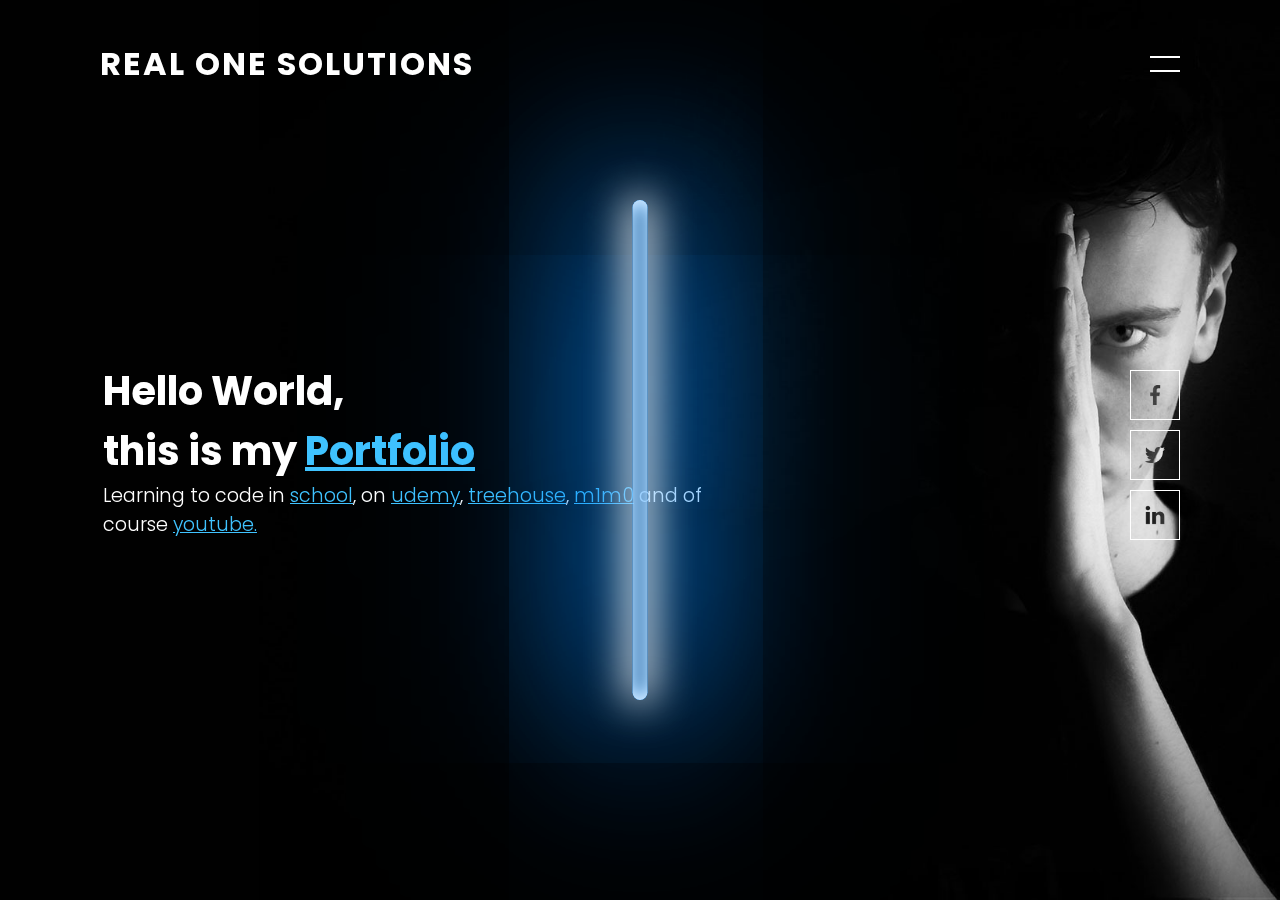
==== commit 21dd43f7: "neon and content modify" ====
--- a/index.html
+++ b/index.html
@@ -14,24 +14,21 @@
       <div id="toggle" onclick="toggle()"></div>
     </header>
     <div class="content">
-      <h2>Hello World,<br>this is my <span>Portfolio</span></h2>
+      <h2>Hello World,<br>this is my <a href="portfolio/portfolio.html" >Portfolio</a></h2>
       <p>Learning to code in 
         <a href="https://www.fullsail.edu/" target="/blank">school</a>, on 
         <a href="https://www.udemy.com/" target="/blank">udemy</a>, 
         <a href="https://teamtreehouse.com/home" target="/blank">treehouse</a>, 
         <a href="https://getmimo.com/" target="/blank">m1m0</a> and of course 
         <a href="https://www.youtube.com/" target="/blank">youtube.</a>
-        <br>
-        <br>
-        The following shows work that I will be continuously updating and pushing to 
-        <a href="https://github.com/" target="/blank">github</a>
-         using 
-         <a href="https://itconnect.uw.edu/learn/workshops/online-tutorials/web-publishing/what-is-a-terminal/#:~:text=Using%20a%20terminal%20allows%20us,complex%20automations%20and%20programming%20skills." target="/blank">
-        terminal.</a>
+        
          
         
          </p>
-      <a href="portfolio/portfolio.html" id="portfoliobutton">Portfolio</a>
+      
+      <div class="neon-light">
+          
+      </div>
     </div>
     <ul class="sci">
       <li><a href="#" target="/blank"><img src="facebook.png"></a></li>
@@ -41,11 +38,8 @@
   </section>
   <div id="navigation">
     <ul>
-        <li><a href="#">Home</a></li>
-        <li><a href="#">About</a></li>
-        <li><a href="#">Services</a></li>
-        <li><a href="#">Portfolio</a></li>
-        <li><a href="#">Team</a></li>
+        <li><a href="">Home</a></li>
+        <li><a href="portfolio/portfolio.html">Portfolio</a></li>
         <li><a href="#">Contact</a></li>
       </ul>
     </div>
--- a/style.css
+++ b/style.css
@@ -186,6 +186,55 @@
   font-weight: 600;
   text-transform: uppercase;
 }
+.neon-light{
+  width: 15px;
+  height: 500px;
+  background: transparent;
+  border-radius: 15px;
+  position: absolute;
+  left: 50%;
+  top: 50%;
+  transform: translate(-50%,-50%);
+  box-shadow: 0 0 40px 5px #fff,
+      inset 0 0 20px #fff,
+      0 0 160px 20px #08f,
+      inset 0 0 20px #08f,
+      0 0 320px 30px #08f,
+      inset 0 0 20px #08f; 
+  animation: run 5s linear infinite;
+}
+
+@keyframes run{
+  0%{
+      left: 10%;
+      opacity: 0;
+  }
+  2%{
+      left: 10%;
+      opacity: 1;
+  }
+  4%{
+      left: 10%;
+      opacity: 0;
+  }
+  6%{
+      left: 10%;
+      opacity: 1;
+  }
+  8%{
+      left: 10%;
+      opacity: 0;
+  }
+  10%{
+      left: 10%;
+      opacity: 1;
+  }
+  100%{
+      left: 84%;
+      opacity: 1;
+  }
+  
+}
 @media (max-width: 767px)
 {
   header
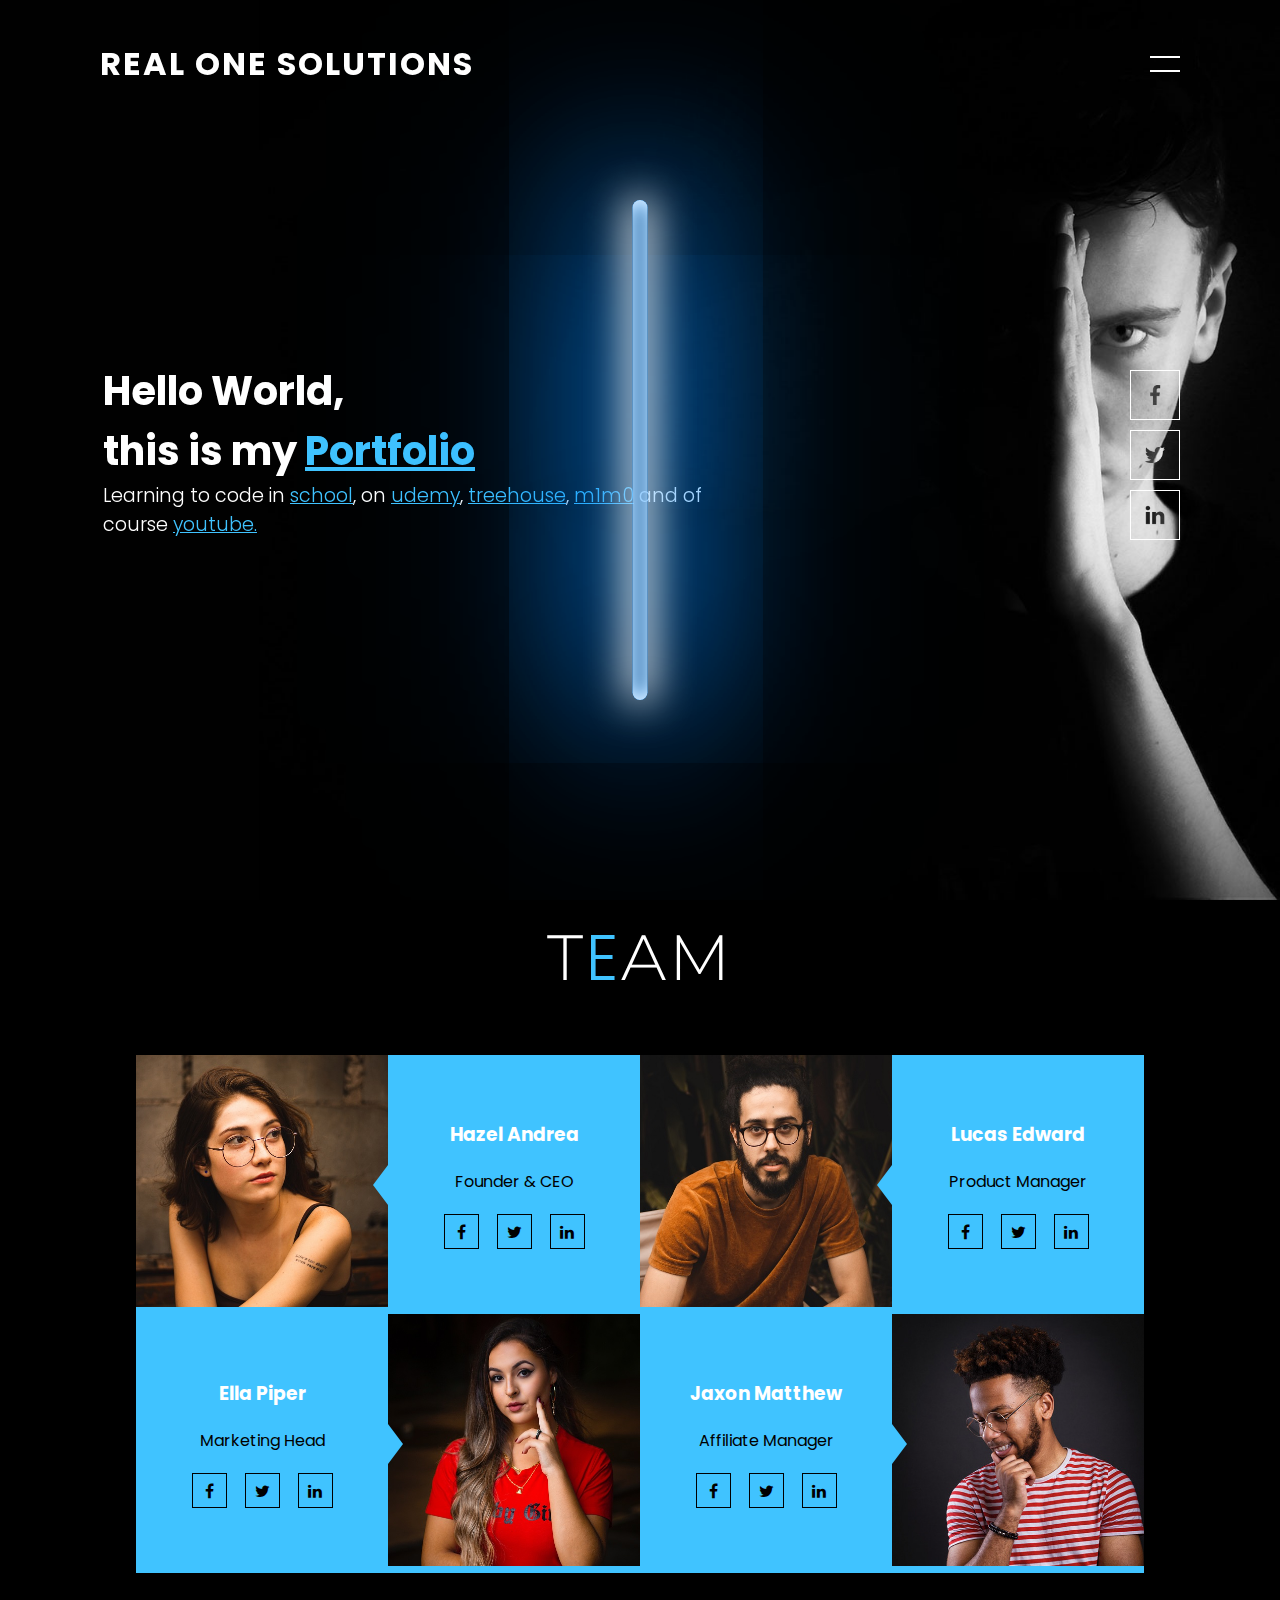
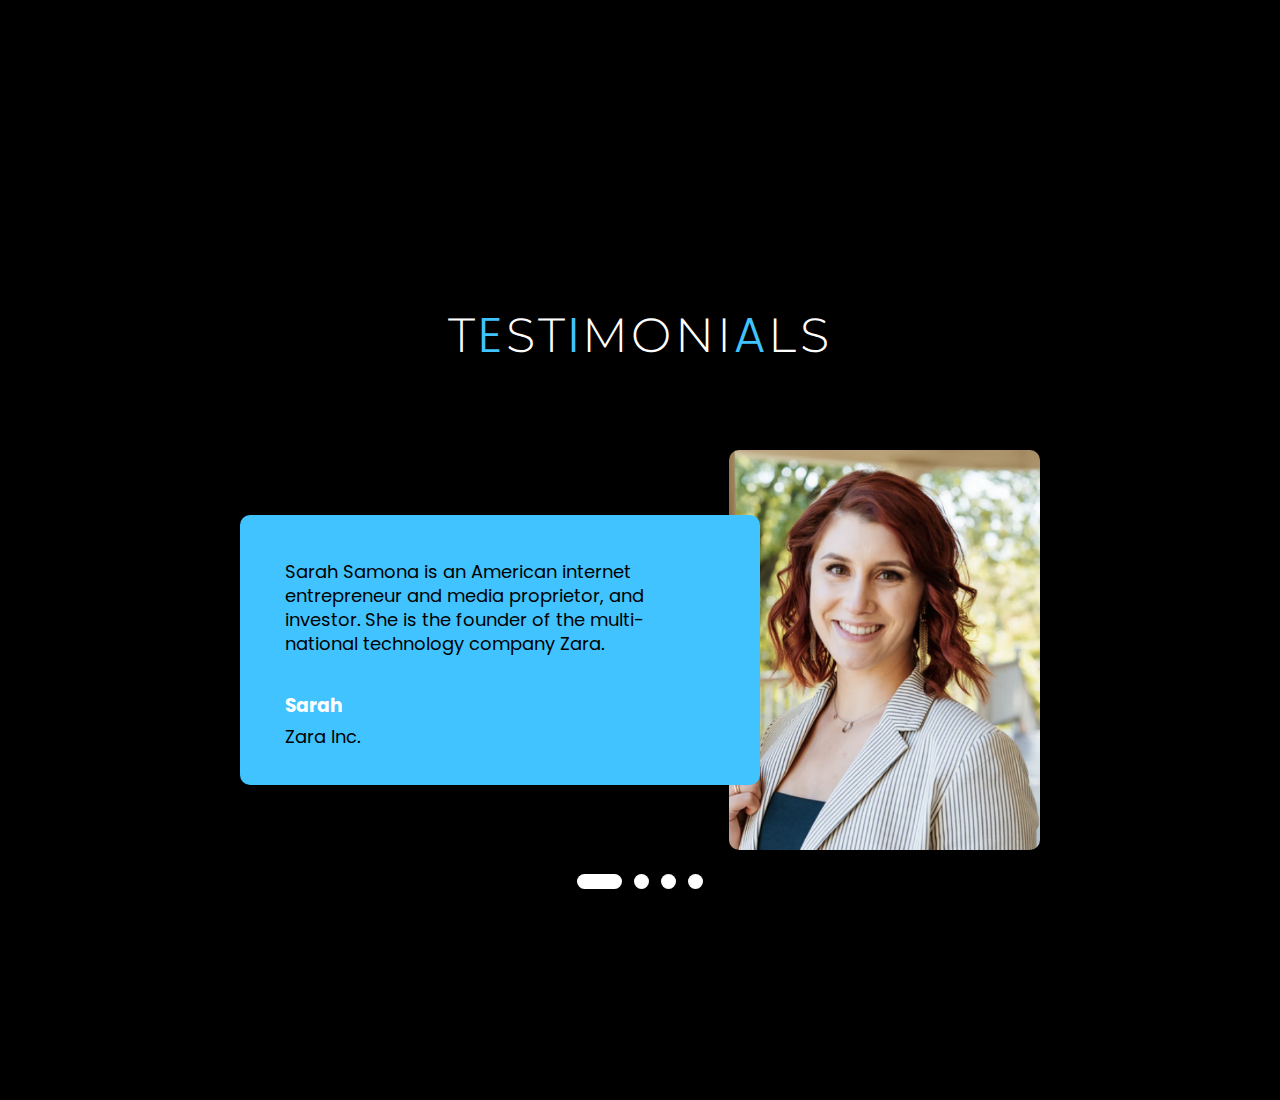
==== commit 313cfcc8: "work on real one solution" ====
--- a/index.html
+++ b/index.html
@@ -5,6 +5,7 @@
   <meta charset="UTF-8">
   <title>Responsive Portfolio Landing Page</title>
   <link rel="stylesheet" href="style.css">
+  <link rel="stylesheet" href="https://stackpath.bootstrapcdn.com/font-awesome/4.7.0/css/font-awesome.min.css">
 </head>
 <body>
   <!-- Header -->
@@ -39,17 +40,173 @@
   <div id="navigation">
     <ul>
         <li><a href="">Home</a></li>
+        <li><a href="#team">Team</a></li>
+        <li><a href="#testimonials">Testimonials</a></li>
         <li><a href="portfolio/portfolio.html">Portfolio</a></li>
-        <li><a href="#">Contact</a></li>
+        <li><a href="">Contact</a></li>
       </ul>
     </div>
-  <script type="text/javascript">
+    
+
+  <section id="team">
+    <div class="team-top">
+      <h1 class="section-title">T<span>E</span>AM</h1>
+    </div>
+    <div class="row">
+      <div class="col">
+          <span></span>
+        <img src="img-1.jpg"> 
+      </div> 
+      <div class="col">
+        <h3>Hazel Andrea</h3>
+        <p>Founder & CEO</p>
+        <div class="social-link">
+          <i class="fa fa-facebook"></i>  
+          <i class="fa fa-twitter"></i>  
+          <i class="fa fa-linkedin"></i>  
+        </div>
+      </div> 
+      <div class="col">
+          <span></span>
+        <img src="img-2.jpg"> 
+      </div> 
+      <div class="col">
+        <h3>Lucas Edward</h3>
+        <p>Product Manager</p>
+        <div class="social-link">
+          <i class="fa fa-facebook"></i>  
+          <i class="fa fa-twitter"></i>  
+          <i class="fa fa-linkedin"></i>  
+        </div>
+      </div>
+       
+      <div class="col">
+        <h3>Ella Piper</h3>
+        <p>Marketing Head</p>
+        <div class="social-link">
+          <i class="fa fa-facebook"></i>  
+          <i class="fa fa-twitter"></i>  
+          <i class="fa fa-linkedin"></i>  
+        </div>
+      </div>
+      <div class="col">
+          <span class="arrow"></span>
+        <img src="img-3.jpg"> 
+      </div>
+  
+      <div class="col">
+        <h3>Jaxon Matthew</h3>
+        <p>Affiliate Manager</p>
+        <div class="social-link">
+          <i class="fa fa-facebook"></i>  
+          <i class="fa fa-twitter"></i>  
+          <i class="fa fa-linkedin"></i>  
+        </div>
+      </div> 
+        <div class="col">
+            <span class="arrow"></span>
+        <img src="img-4.jpg"> 
+      </div> 
+    </div>
+  </section>
+  <section id="testimonials">
+    <div class="testimonials-top">
+      <h1 class="section-title">T<span>E</span>ST<span>I</span>MONI<span>A</span>LS</h1>
+    </div>
+    <div class="container">
+      <div class="indicator">
+          <span class="btn active"></span>
+          <span class="btn"></span>
+          <span class="btn"></span>
+          <span class="btn"></span>
+      </div>
+       <div class="testimonial">
+        <div class="slide-row" id="slide">
+            <div class="slide-col">
+            <div class="user-text">
+                <p>Sarah Samona is an American internet entrepreneur and media proprietor, and investor. She is the founder of the multi-national technology company Zara.</p>
+                <h3>Sarah</h3>
+                <p>Zara Inc.</p>
+            </div>
+            <div class="user-img">
+                <img src="user-1.png">
+            </div>
+        </div>
+            <div class="slide-col">
+            <div class="user-text">
+                <p>Jeffrey Traimer Invantony is an American internet entrepreneur and media proprietor, and investor. He is the founder of the multi-national technology company Treymont.</p>
+                <h3>Jeffrey</h3>
+                <p>Treymont Inc.</p>
+            </div>
+            <div class="user-img">
+                <img src="user-2.png">
+            </div>
+        </div>
+            <div class="slide-col">
+            <div class="user-text">
+                <p>Jacob Linchon is an European entrepreneur, media consultant, and investor. He is also founder of the Hallmark Inc.</p>
+                <h3>Jacob</h3>
+                <p>Hallmark Inc.</p>
+            </div>
+            <div class="user-img">
+                <img src="user-3.png">
+            </div>
+        </div>
+            <div class="slide-col">
+            <div class="user-text">
+                <p>Samantha shah is a business analyst, entrepreneur and media proprietor, and investor. She also known as the best selling book author.</p>
+                <h3>Samantha</h3>
+                <p>Author</p>
+            </div>
+            <div class="user-img">
+                <img src="user-4.png">
+            </div>
+        </div>
+        </div>
+        </div>
+    </div>
+  </section>
+  <script>
     function toggle(){
-      var sec = document.getElementById('sec');
-      var nav = document.getElementById('navigation');
-      sec.classList.toggle('active')
-      nav.classList.toggle('active')
-    }
-  </script>
+        var sec = document.getElementById('sec');
+        var nav = document.getElementById('navigation');
+        sec.classList.toggle('active')
+        nav.classList.toggle('active')
+      }
+    
+    var btn = document.getElementsByClassName("btn");
+    var slide = document.getElementById("slide");
+    
+    btn[0].onclick = function(){
+        slide.style.transform = "translateX(0px)";
+        for(i=0;i<4;i++){
+            btn[i].classList.remove("active");
+        }
+        this.classList.add("active");
+    }
+    btn[1].onclick = function(){
+        slide.style.transform = "translateX(-800px)";
+        for(i=0;i<4;i++){
+            btn[i].classList.remove("active");
+        }
+        this.classList.add("active");
+    }
+    btn[2].onclick = function(){
+        slide.style.transform = "translateX(-1600px)";
+        for(i=0;i<4;i++){
+            btn[i].classList.remove("active");
+        }
+        this.classList.add("active");
+    }
+    btn[3].onclick = function(){
+        slide.style.transform = "translateX(-2400px)";
+        for(i=0;i<4;i++){
+            btn[i].classList.remove("active");
+        }
+        this.classList.add("active");
+    }
+    
+    
+</script>
 </body>
 </html>--- a/style.css
+++ b/style.css
@@ -1,10 +1,14 @@
 @import url('https://fonts.googleapis.com/css?family=Poppins:200,300,400,500,600,700,800,900&display=swap');
+@import 'https://fonts.googleapis.com/css?family=Montserrat:300, 400, 700&display=swap';
 *
 {
   margin: 0;
   padding: 0;
   box-sizing: border-box;
   font-family: 'Poppins', sans-serif;
+}
+html{
+  scroll-behavior: smooth;
 }
 a{
   color: #40c3ff;
@@ -107,18 +111,7 @@
   color: #fff;
   font-weight: 300;
 }
-#portfoliobutton
-{
-  position: relative;
-  display: inline-block;
-  margin-top: 20px;
-  background: #fff;
-  color: #000;
-  padding: 10px 30px;
-  text-decoration:  none;
-  font-size: 1.2em;
-  font-weight: 500;
-}
+
 .sci
 {
   position: absolute;
@@ -153,7 +146,7 @@
 }
 #navigation
 {
-  position: fixed;
+  position: absolute;
   top: 0;
   right: -200px;
   width: 400px;
@@ -230,7 +223,7 @@
       opacity: 1;
   }
   100%{
-      left: 84%;
+      left: 67%;
       opacity: 1;
   }
   
@@ -280,4 +273,221 @@
     margin: initial;
     margin-right: 10px;
   }
+}
+#team{
+  position: relative;
+  width: 100%;
+  padding: 10px;
+  min-height: 100vh;
+  background: url(black.png);
+  background-size: cover;
+  
+  transition: 0.5s;
+  z-index: 2;
+}
+#team h3{
+  color: white;
+}
+.row{
+  background: #40c3ff;
+  width: 80%;
+  margin: 4% auto;
+  display: flex;
+  flex-wrap: wrap;
+  align-items: center;
+}
+.col{
+  flex-basis: 25%;
+  text-align: center;
+  overflow: hidden;
+  position: relative;
+}
+.col img{
+  width: 100%;
+  cursor: pointer;
+  transition: 1s;
+}
+.col p{
+  margin: 20px 0;
+}
+.social-link .fa{
+  width: 35px;
+  height: 35px;
+  line-height: 35px;
+  border: 1px solid #000;
+  margin: 0 7px;
+  cursor: pointer;
+  transition: transform .5s;
+}
+.social-link .fa:hover{
+  background: #000;
+  color: #40c3ff;
+  transform: translateY(-7px);
+}
+.col:hover img{
+  transform: scale(1.1);
+  
+}
+.col span{
+  width: 0;
+  border-top: 20px solid transparent;
+  border-bottom: 20px solid transparent;
+  border-right: 15px solid #40c3ff;
+  position: absolute;
+  top: 50%;
+  right: 0;
+  transform: translateY(-50%);
+  z-index: 2;
+}
+.col .arrow{
+  right: unset;
+  left: 0;
+  border-left: 15px solid #40c3ff;
+  border-right: 15px solid transparent;
+}
+@media screen and (max-width: 770px){
+  .row{
+      width: 95%;
+  }
+  .col{
+      flex-basis: 50%;
+      font-size: 14px;
+  }
+  .social-link .fa{
+      width: 30px;
+      height: 30px;
+      line-height: 30px;
+  
+  }
+  .row .col:nth-child(1){
+      order: 1;
+  }
+  .row .col:nth-child(2){
+      order: 2;
+  }
+  .row .col:nth-child(3){
+      order: 5;
+  }
+  .row .col:nth-child(4){
+      order: 6;
+  }
+  .row .col:nth-child(5){
+      order: 3;
+  }
+  .row .col:nth-child(6){
+      order: 4;
+  }
+  .row .col:nth-child(7){
+      order: 7;
+  }
+  .row .col:nth-child(8){
+      order: 8;
+  }
+}
+.section-title{
+  font-family: 'Montserrat', sans-serif;
+  font-size: 4rem;
+  font-weight: 300;
+  color: white;
+  margin-bottom: 0px;
+  text-transform: uppercase;
+  letter-spacing: .2rem;
+  text-align: center;
+}
+.section-title span{
+  color: #40c3ff;
+}
+
+#testimonials{
+  position: relative;
+  width: 100%;
+  padding: 100px;
+  min-height: 100vh;
+  background: url(black.png);
+  background-size: cover;
+  align-items: center;
+  transition: 0.5s;
+  z-index: 2;
+}
+#testimonials h1{
+  text-align: center;
+  font-size: 3rem;
+  color: #fff;
+}
+  
+.slide-row{
+  display: flex;
+  width: 3200px;
+  transition: 0.5s;
+}    
+.slide-col{
+  width: 800px;
+  height: 400px;
+  position: relative;
+}
+.user-img{
+  position: absolute;
+  top: 0;
+  right: 0;
+  height: 100%;
+}
+
+.user-img img{
+  height: 100%;
+  border-radius: 10px;
+}
+.user-text{
+  background: #40c3ff;
+  width: 520px;
+  height: 270px;
+  position: absolute;
+  left: 0;
+  top: 50%;
+  transform: translateY(-50%);
+  border-radius: 10px;
+  color: black;
+  padding: 45px;
+  box-sizing: border-box;
+  z-index: 2;
+}
+.user-text p{
+  font-size: 18px;
+  line-height: 24px;
+}
+.user-text h3{
+  margin: 35px 0 5px;
+  color: #fff;
+}
+
+.container{
+  width: 800px;
+  height: 400px;
+  position: absolute;
+  top: 50%;
+  left: 50%;
+  transform: translate(-50%,-50%);
+}
+.indicator{
+  position: absolute;
+  left: 50%;
+  transform: translateX(-50%);
+  bottom: -50px;
+}
+.btn{
+  display: inline-block;
+  height: 15px;
+  width: 15px;
+  margin: 4px;
+  border-radius: 15px;
+  background: #fff;
+  cursor: pointer;
+  transition: 0.5s;    
+}
+.testimonial{
+  width: 100%;
+  height: 100%;
+  overflow: hidden;
+}
+#testimonials .active {
+  width: 45px;
 }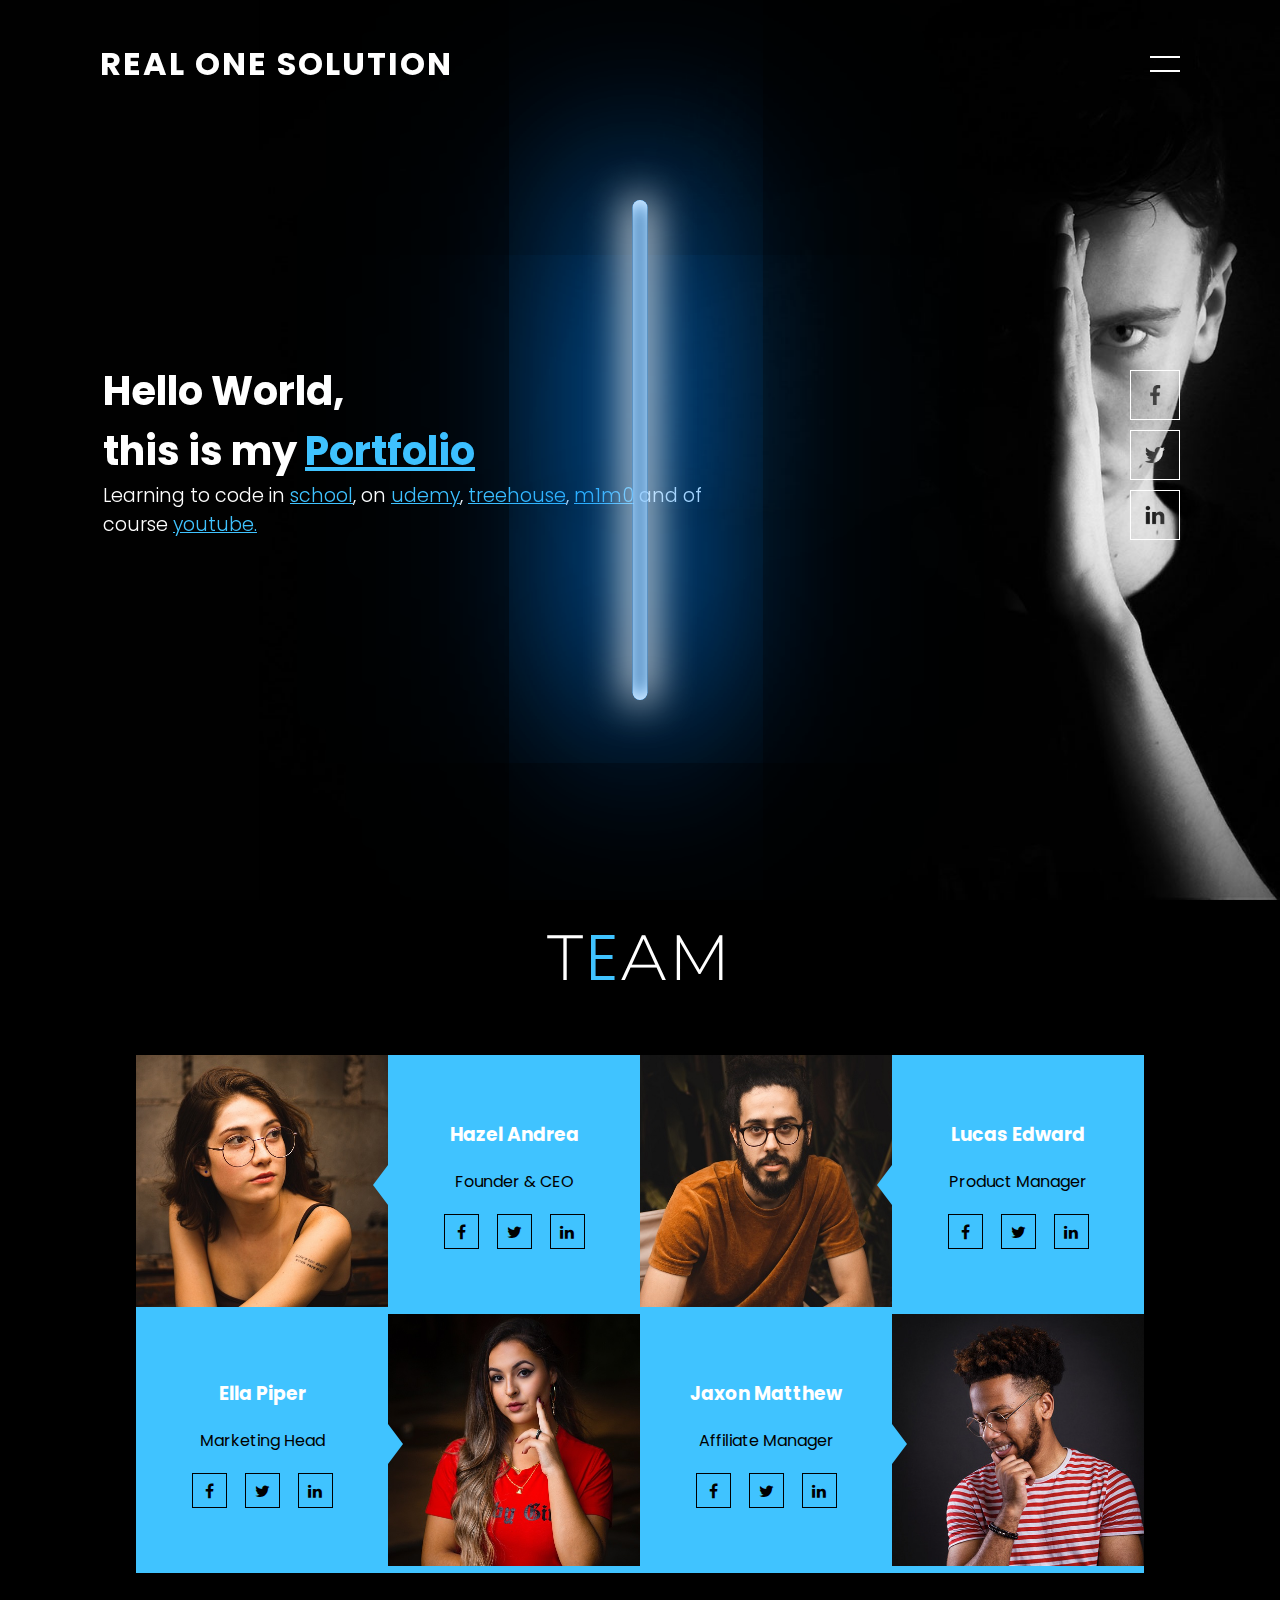
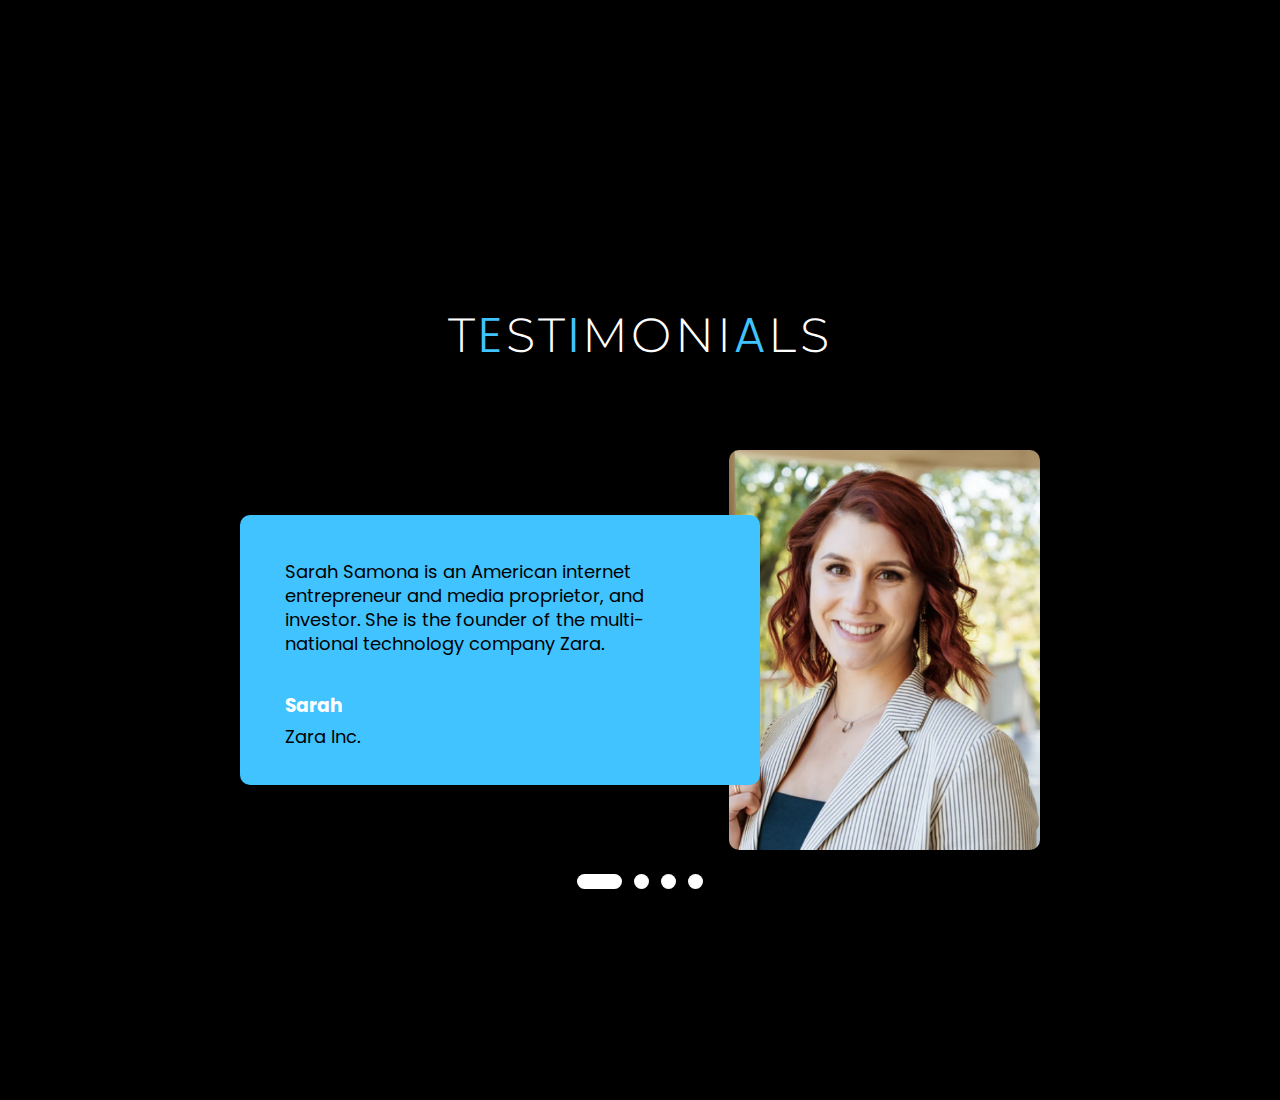
==== commit 3308d5a8: "trying to fix mobile size" ====
--- a/index.html
+++ b/index.html
@@ -3,7 +3,7 @@
 <head>
   <meta name="viewport" content="width=device-width, initial-scale=1.0">
   <meta charset="UTF-8">
-  <title>Responsive Portfolio Landing Page</title>
+  <title>Real One Solution</title>
   <link rel="stylesheet" href="style.css">
   <link rel="stylesheet" href="https://stackpath.bootstrapcdn.com/font-awesome/4.7.0/css/font-awesome.min.css">
 </head>
@@ -11,7 +11,7 @@
   <!-- Header -->
   <section class="banner" id="sec">.
     <header>
-      <a href="#" class="logo">Real One Solutions</a>
+      <a href="#" class="logo">Real One Solution</a>
       <div id="toggle" onclick="toggle()"></div>
     </header>
     <div class="content">
--- a/style.css
+++ b/style.css
@@ -383,6 +383,10 @@
   .row .col:nth-child(8){
       order: 8;
   }
+  .testimonial{
+    width: fit-content;
+    height: fit-content;
+  }
 }
 .section-title{
   font-family: 'Montserrat', sans-serif;
